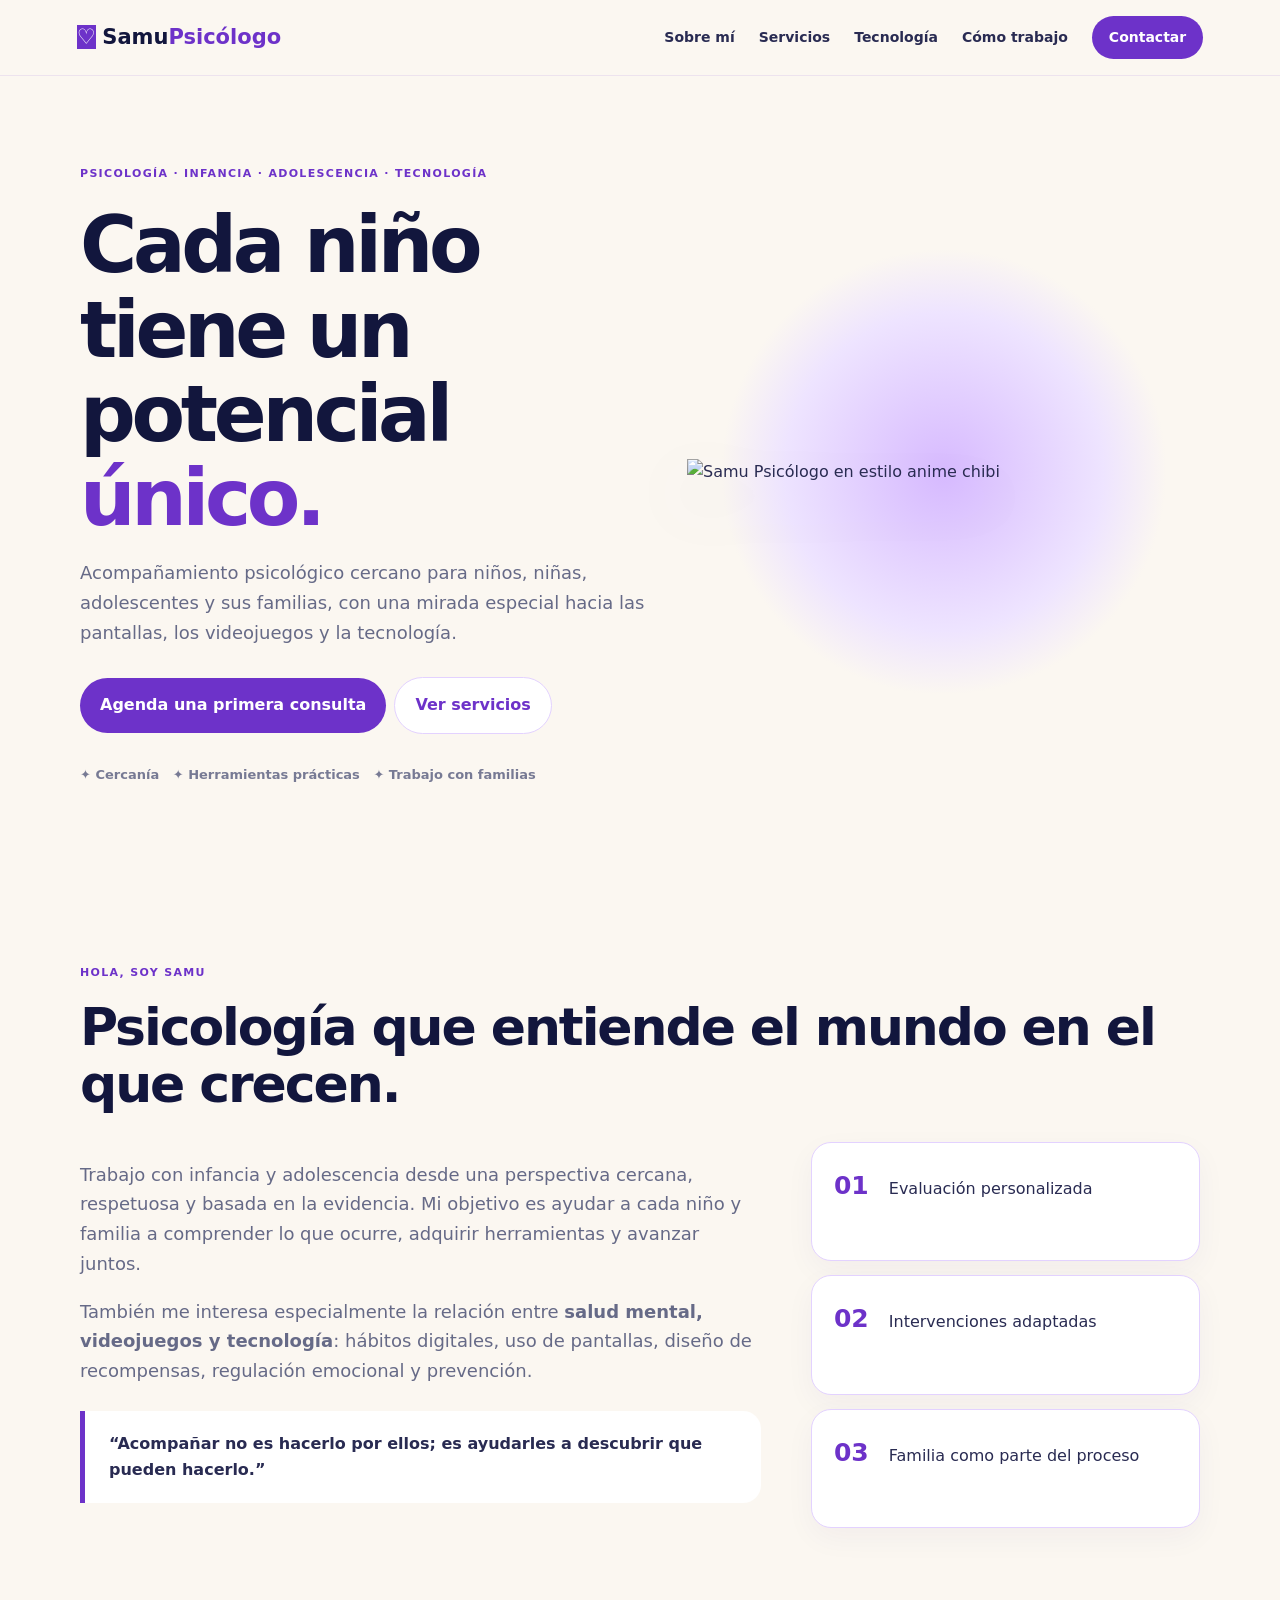
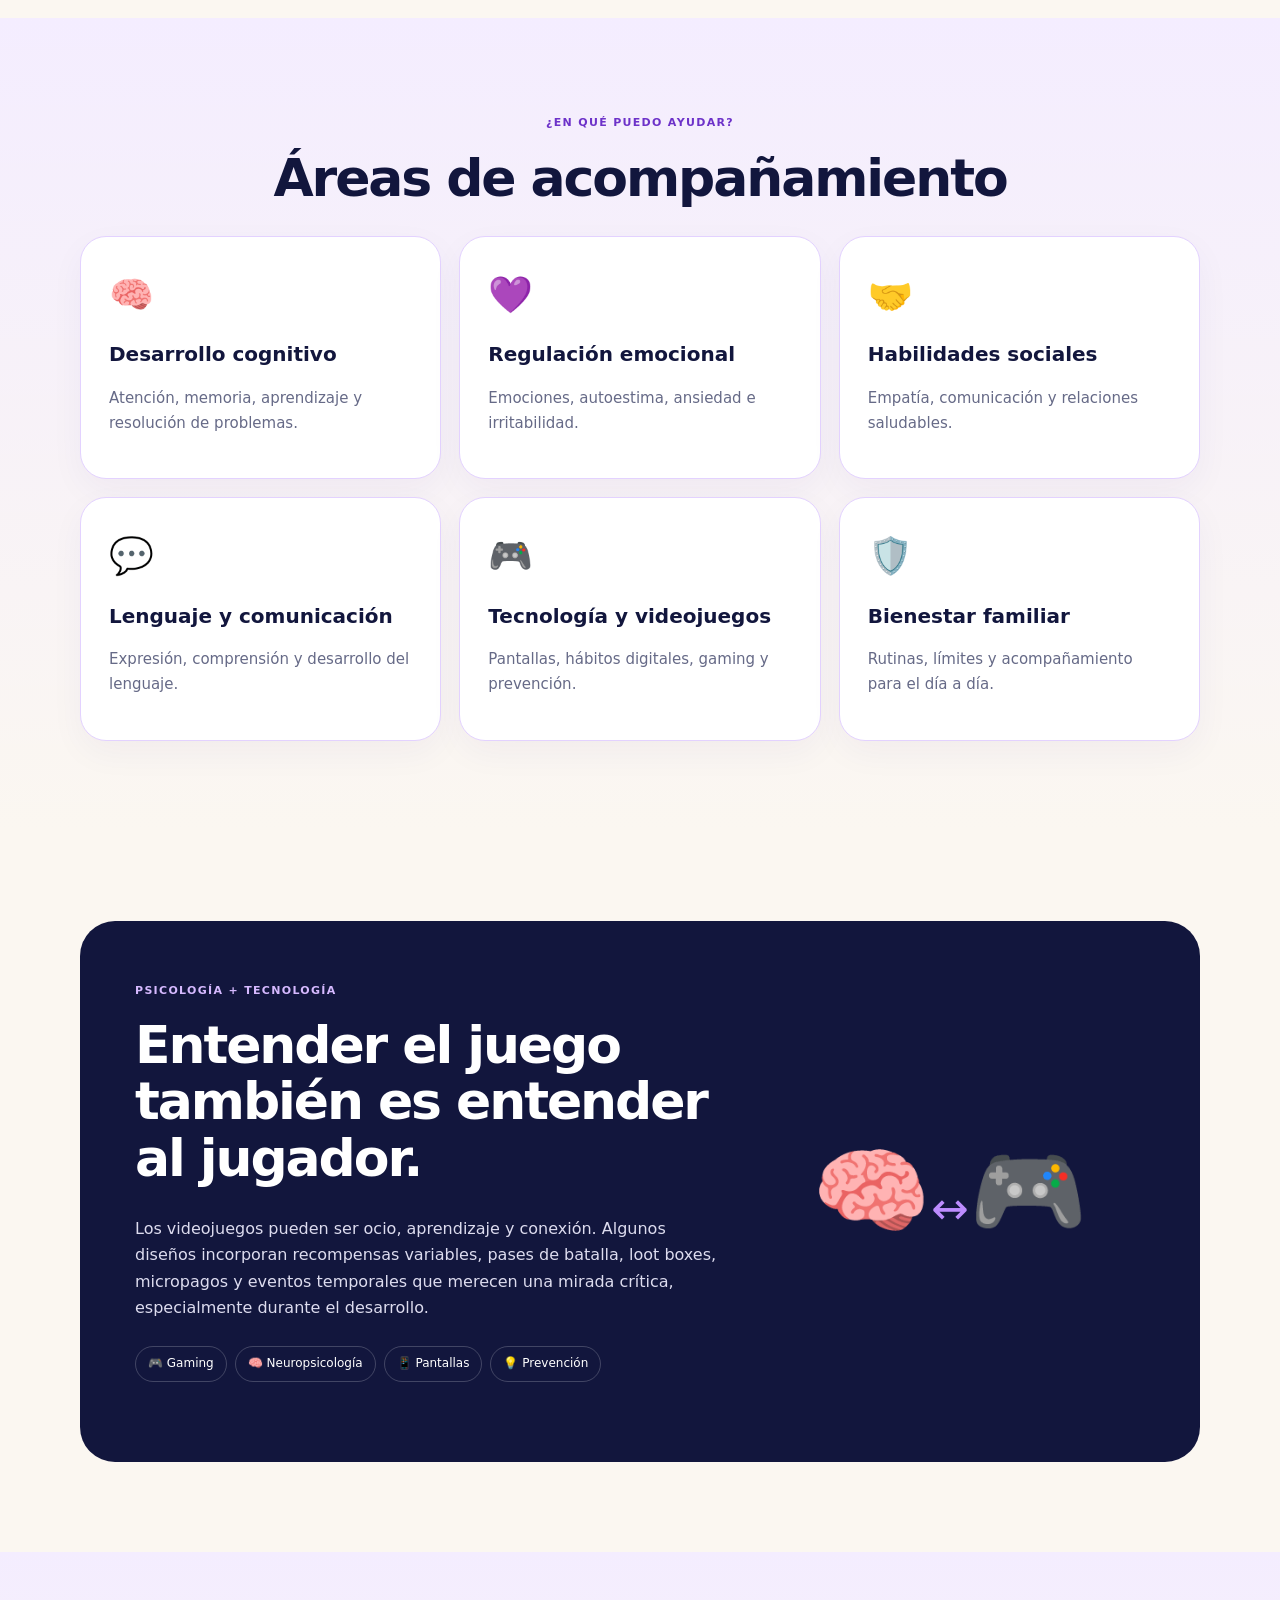
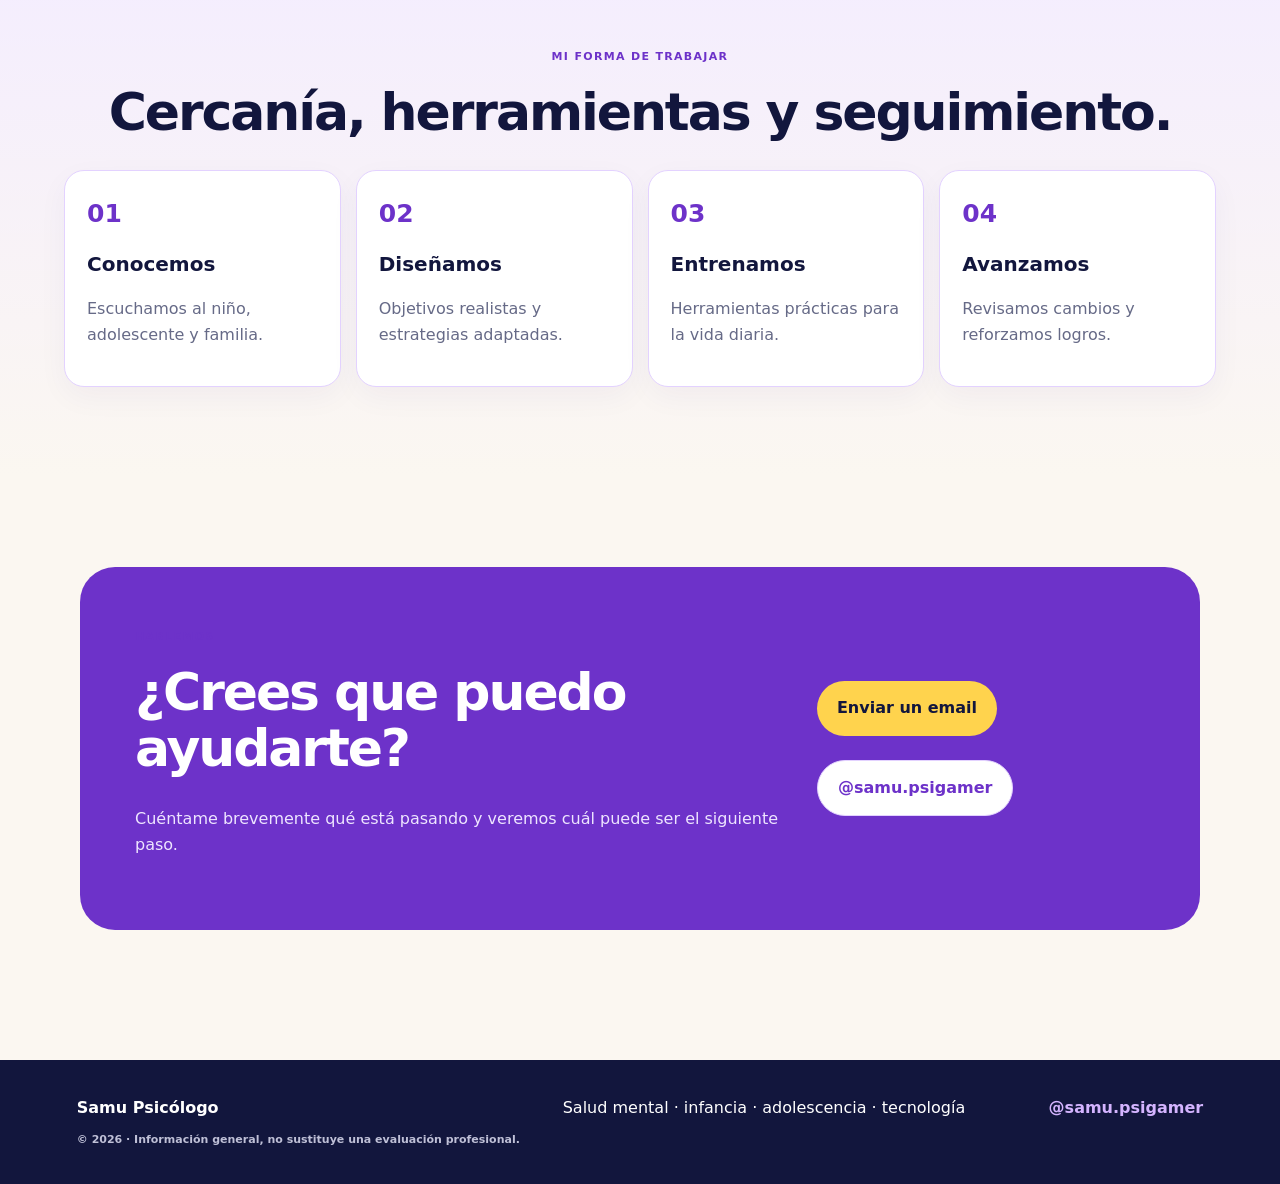
==== index.html @ 2bdd33c4 "Add files via upload" ====
<!doctype html><html lang="es"><head><meta charset="utf-8"><meta name="viewport" content="width=device-width,initial-scale=1"><meta name="description" content="Samu Psicólogo — infancia, adolescencia y tecnología"><title>Samu Psicólogo | Salud mental y tecnología</title><link rel="stylesheet" href="styles.css"></head><body>
<header><a class="logo" href="#inicio">♡ <b>Samu<span>Psicólogo</span></b></a><button id="menu">☰</button><nav><a href="#sobre-mi">Sobre mí</a><a href="#servicios">Servicios</a><a href="#tecnologia">Tecnología</a><a href="#metodo">Cómo trabajo</a><a class="cta" href="#contacto">Contactar</a></nav></header>
<main>
<section id="inicio" class="hero"><div><small>PSICOLOGÍA · INFANCIA · ADOLESCENCIA · TECNOLOGÍA</small><h1>Cada niño tiene un potencial <i>único.</i></h1><p>Acompañamiento psicológico cercano para niños, niñas, adolescentes y sus familias, con una mirada especial hacia las pantallas, los videojuegos y la tecnología.</p><a class="btn" href="#contacto">Agenda una primera consulta</a><a class="btn ghost" href="#servicios">Ver servicios</a><div class="trust">✦ Cercanía &nbsp; ✦ Herramientas prácticas &nbsp; ✦ Trabajo con familias</div></div><div class="art"><div class="orb"></div><img src="assets/samu-chibi.png" alt="Samu Psicólogo en estilo anime chibi"></div></section>
<section id="sobre-mi"><small>HOLA, SOY SAMU</small><h2>Psicología que entiende el mundo en el que crecen.</h2><div class="two"><div><p>Trabajo con infancia y adolescencia desde una perspectiva cercana, respetuosa y basada en la evidencia. Mi objetivo es ayudar a cada niño y familia a comprender lo que ocurre, adquirir herramientas y avanzar juntos.</p><p>También me interesa especialmente la relación entre <b>salud mental, videojuegos y tecnología</b>: hábitos digitales, uso de pantallas, diseño de recompensas, regulación emocional y prevención.</p><blockquote>“Acompañar no es hacerlo por ellos; es ayudarles a descubrir que pueden hacerlo.”</blockquote></div><div class="stats"><div><b>01</b> Evaluación personalizada</div><div><b>02</b> Intervenciones adaptadas</div><div><b>03</b> Familia como parte del proceso</div></div></div></section>
<section id="servicios" class="soft"><div class="center"><small>¿EN QUÉ PUEDO AYUDAR?</small><h2>Áreas de acompañamiento</h2></div><div class="cards">
<article>🧠<h3>Desarrollo cognitivo</h3><p>Atención, memoria, aprendizaje y resolución de problemas.</p></article><article>💜<h3>Regulación emocional</h3><p>Emociones, autoestima, ansiedad e irritabilidad.</p></article><article>🤝<h3>Habilidades sociales</h3><p>Empatía, comunicación y relaciones saludables.</p></article><article>💬<h3>Lenguaje y comunicación</h3><p>Expresión, comprensión y desarrollo del lenguaje.</p></article><article>🎮<h3>Tecnología y videojuegos</h3><p>Pantallas, hábitos digitales, gaming y prevención.</p></article><article>🛡️<h3>Bienestar familiar</h3><p>Rutinas, límites y acompañamiento para el día a día.</p></article></div></section>
<section id="tecnologia"><div class="tech"><div><small>PSICOLOGÍA + TECNOLOGÍA</small><h2>Entender el juego también es entender al jugador.</h2><p>Los videojuegos pueden ser ocio, aprendizaje y conexión. Algunos diseños incorporan recompensas variables, pases de batalla, loot boxes, micropagos y eventos temporales que merecen una mirada crítica, especialmente durante el desarrollo.</p><div class="pills"><span>🎮 Gaming</span><span>🧠 Neuropsicología</span><span>📱 Pantallas</span><span>💡 Prevención</span></div></div><div class="techicons">🧠<span>↔</span>🎮</div></div></section>
<section id="metodo" class="soft"><div class="center"><small>MI FORMA DE TRABAJAR</small><h2>Cercanía, herramientas y seguimiento.</h2></div><div class="steps"><div><b>01</b><h3>Conocemos</h3><p>Escuchamos al niño, adolescente y familia.</p></div><div><b>02</b><h3>Diseñamos</h3><p>Objetivos realistas y estrategias adaptadas.</p></div><div><b>03</b><h3>Entrenamos</h3><p>Herramientas prácticas para la vida diaria.</p></div><div><b>04</b><h3>Avanzamos</h3><p>Revisamos cambios y reforzamos logros.</p></div></div></section>
<section id="contacto"><div class="contact"><div><small>HABLEMOS</small><h2>¿Crees que puedo ayudarte?</h2><p>Cuéntame brevemente qué está pasando y veremos cuál puede ser el siguiente paso.</p></div><div><a class="btn yellow" href="mailto:tuemail@ejemplo.com?subject=Consulta%20psicológica">Enviar un email</a><a class="btn ghost white" href="https://instagram.com/samu.psigamer" target="_blank">@samu.psigamer</a></div></div></section>
</main><footer><b>Samu Psicólogo</b><span>Salud mental · infancia · adolescencia · tecnología</span><a href="https://instagram.com/samu.psigamer">@samu.psigamer</a><small>© <span id="year"></span> · Información general, no sustituye una evaluación profesional.</small></footer><script src="script.js"></script></body></html>
---- styles.css ----
*{box-sizing:border-box}html{scroll-behavior:smooth}:root{--navy:#12163d;--purple:#6d32c9;--lav:#e3d2ff;--cream:#fbf7f1;--ink:#292b52;--white:#fff;--yellow:#ffd34d}body{margin:0;background:var(--cream);color:var(--ink);font:16px/1.65 Inter,system-ui,sans-serif}a{text-decoration:none;color:inherit}header{position:sticky;top:0;z-index:5;display:flex;justify-content:space-between;align-items:center;padding:16px 6%;background:#fbf7f1e8;backdrop-filter:blur(15px);border-bottom:1px solid #6d32c91a}.logo{font-size:21px;color:var(--navy)}.logo span{color:var(--purple)}.logo:first-letter{background:var(--purple);color:#fff}nav{display:flex;gap:24px;align-items:center;font-weight:700;font-size:14px}nav a:hover{color:var(--purple)}nav .cta{background:var(--purple);color:#fff;padding:10px 17px;border-radius:99px}#menu{display:none;border:0;background:none;font-size:25px}.hero,section{width:min(1120px,90%);margin:auto}.hero{min-height:88vh;display:grid;grid-template-columns:1.05fr .95fr;align-items:center;gap:40px;padding:60px 0}small{color:var(--purple);font-weight:900;letter-spacing:.12em;font-size:11px}h1,h2,h3{color:var(--navy);line-height:1.08}h1{font-size:clamp(46px,7vw,78px);letter-spacing:-.055em;margin:18px 0}h1 i{color:var(--purple);font-style:normal}h2{font-size:clamp(34px,5vw,52px);letter-spacing:-.04em;margin:15px 0 30px}h3{font-size:20px}p{color:#666a87}.hero p{font-size:18px;max-width:650px}.btn{display:inline-block;background:var(--purple);color:#fff;font-weight:900;padding:14px 20px;border-radius:99px;margin:12px 8px 12px 0}.ghost{background:#fff;color:var(--purple);border:1px solid var(--lav)}.trust{font-size:13px;font-weight:700;color:#777a94;margin-top:18px}.art{position:relative;display:grid;place-items:center;min-height:540px}.art img{width:min(100%,560px);position:relative;z-index:2;filter:drop-shadow(0 25px 30px #3b197522)}.orb{position:absolute;width:450px;height:450px;border-radius:50%;background:radial-gradient(circle,#d7baff,#eee4ff 50%,transparent 70%)}.fallback{text-align:center;font-size:85px;color:var(--purple);z-index:2}.fallback strong{display:block;font-size:32px}section{padding:90px 0}.two{display:grid;grid-template-columns:1.4fr .8fr;gap:50px}.two p{font-size:18px}blockquote{margin:25px 0;padding:20px 24px;border-left:5px solid var(--purple);background:#fff;border-radius:0 18px 18px 0;font-weight:800}.stats{display:grid;gap:14px}.stats div,.steps div{background:#fff;border:1px solid var(--lav);border-radius:20px;padding:22px;box-shadow:0 10px 30px #351d6e0b}.stats b,.steps b{color:var(--purple);font-size:25px;margin-right:15px}.soft{width:100%;padding-left:5%;padding-right:5%;background:linear-gradient(#f4edff,transparent)}.center{text-align:center}.cards{width:min(1120px,100%);margin:auto;display:grid;grid-template-columns:repeat(3,1fr);gap:18px}.cards article{background:#fff;border:1px solid var(--lav);border-radius:26px;padding:28px;font-size:36px;box-shadow:0 12px 35px #351d6e0b}.cards p{font-size:15px}.tech{width:100%;display:grid;grid-template-columns:1.2fr .8fr;gap:35px;align-items:center;background:var(--navy);color:#fff;border-radius:35px;padding:55px}.tech h2{color:#fff}.tech p{color:#dddcef}.tech small{color:#d6b9ff}.pills{display:flex;gap:8px;flex-wrap:wrap;margin:25px 0}.pills span{border:1px solid #ffffff33;border-radius:99px;padding:7px 12px;font-size:12px}.techicons{text-align:center;font-size:95px}.techicons span{font-size:45px;color:#bd8cff}.steps{display:grid;grid-template-columns:repeat(4,1fr);gap:15px}.contact{background:var(--purple);color:#fff;border-radius:35px;padding:55px;display:flex;justify-content:space-between;align-items:center;gap:30px}.contact h2{color:#fff}.contact p{color:#eee5ff}.yellow{background:var(--yellow);color:var(--navy)}.white{background:#fff}footer{margin-top:40px;background:var(--navy);color:#fff;padding:35px 6%;display:grid;grid-template-columns:1fr 1fr auto;gap:10px}footer a{color:#d4b4ff;font-weight:800}footer small{grid-column:1/-1;color:#bfc0d7;letter-spacing:0}@media(max-width:800px){nav{display:none}#menu{display:block}.hero{grid-template-columns:1fr}.art{order:-1;min-height:360px}.orb{width:300px;height:300px}.two,.tech{grid-template-columns:1fr}.cards{grid-template-columns:1fr 1fr}.steps{grid-template-columns:1fr 1fr}.contact{display:block;padding:35px}footer{grid-template-columns:1fr}}@media(max-width:520px){.cards,.steps{grid-template-columns:1fr}h1{font-size:46px}.hero{padding-top:35px}.tech{padding:30px}.section{padding:65px 0}}
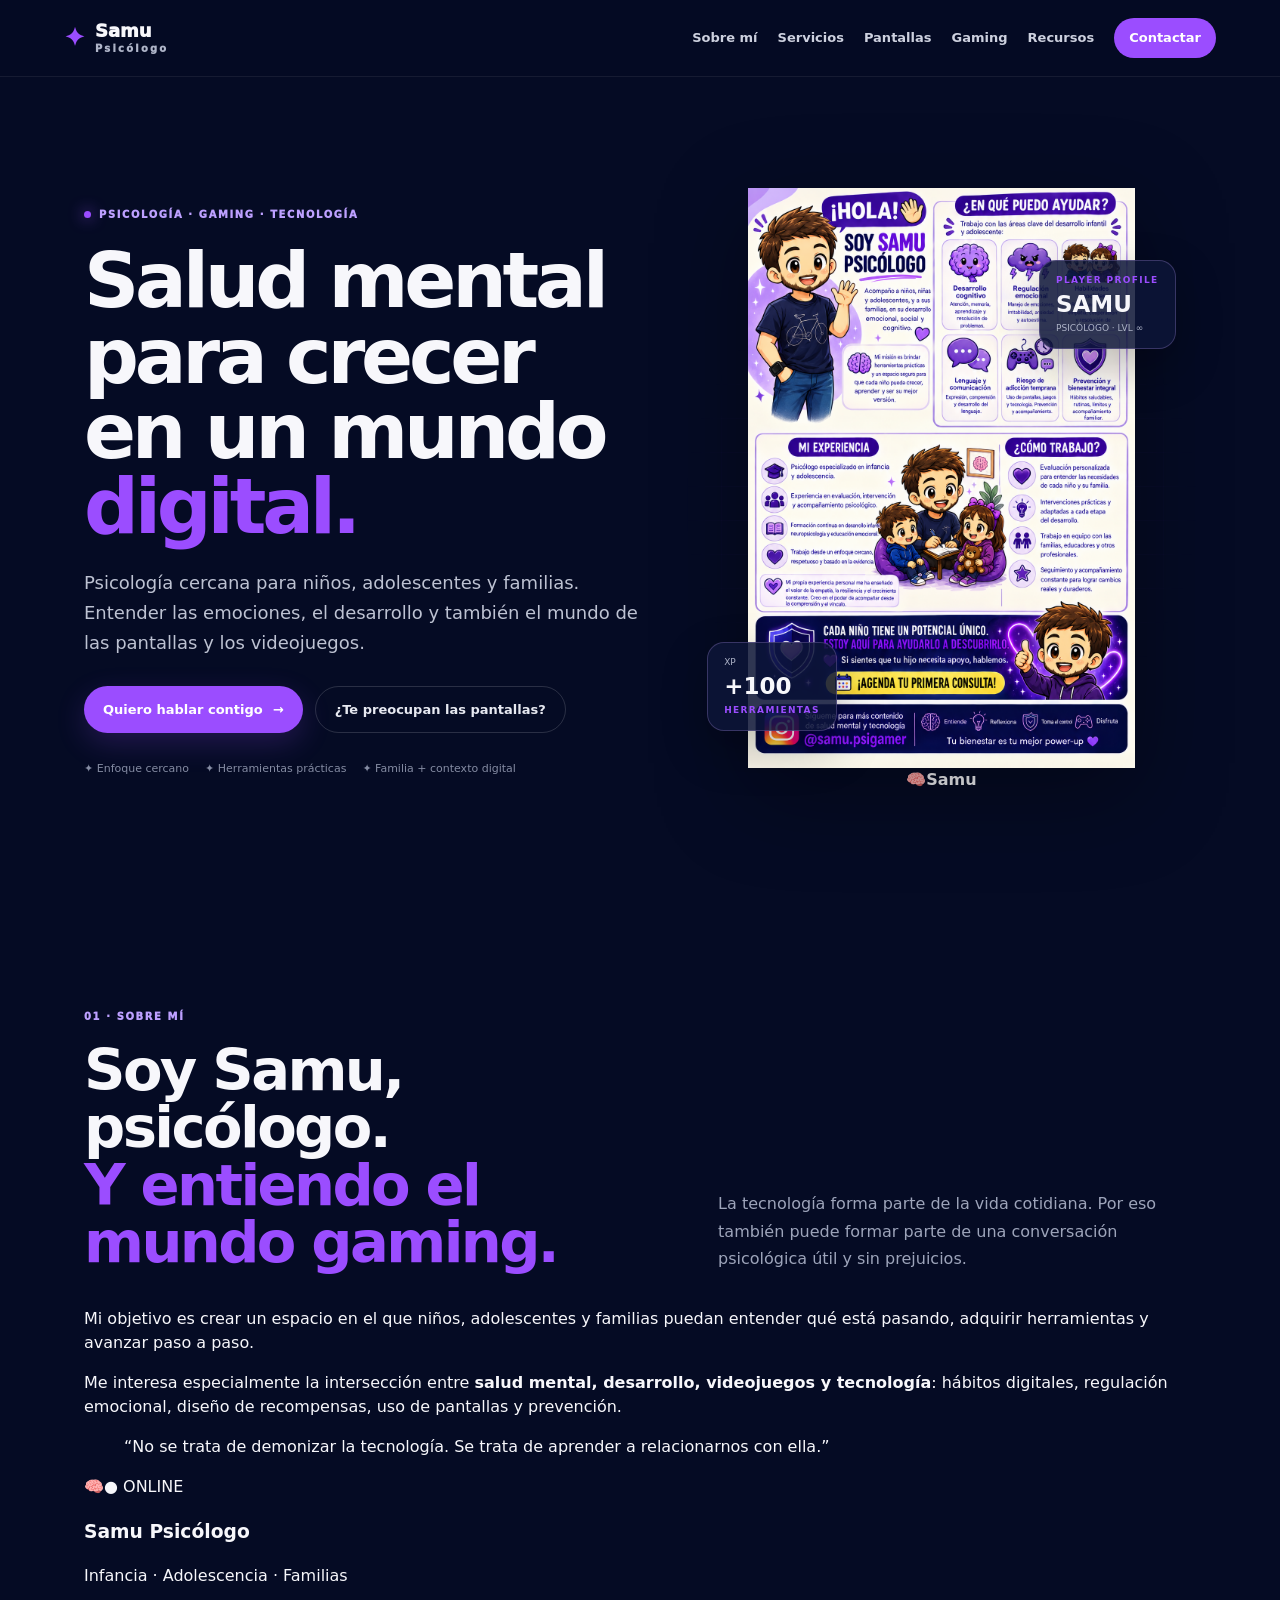
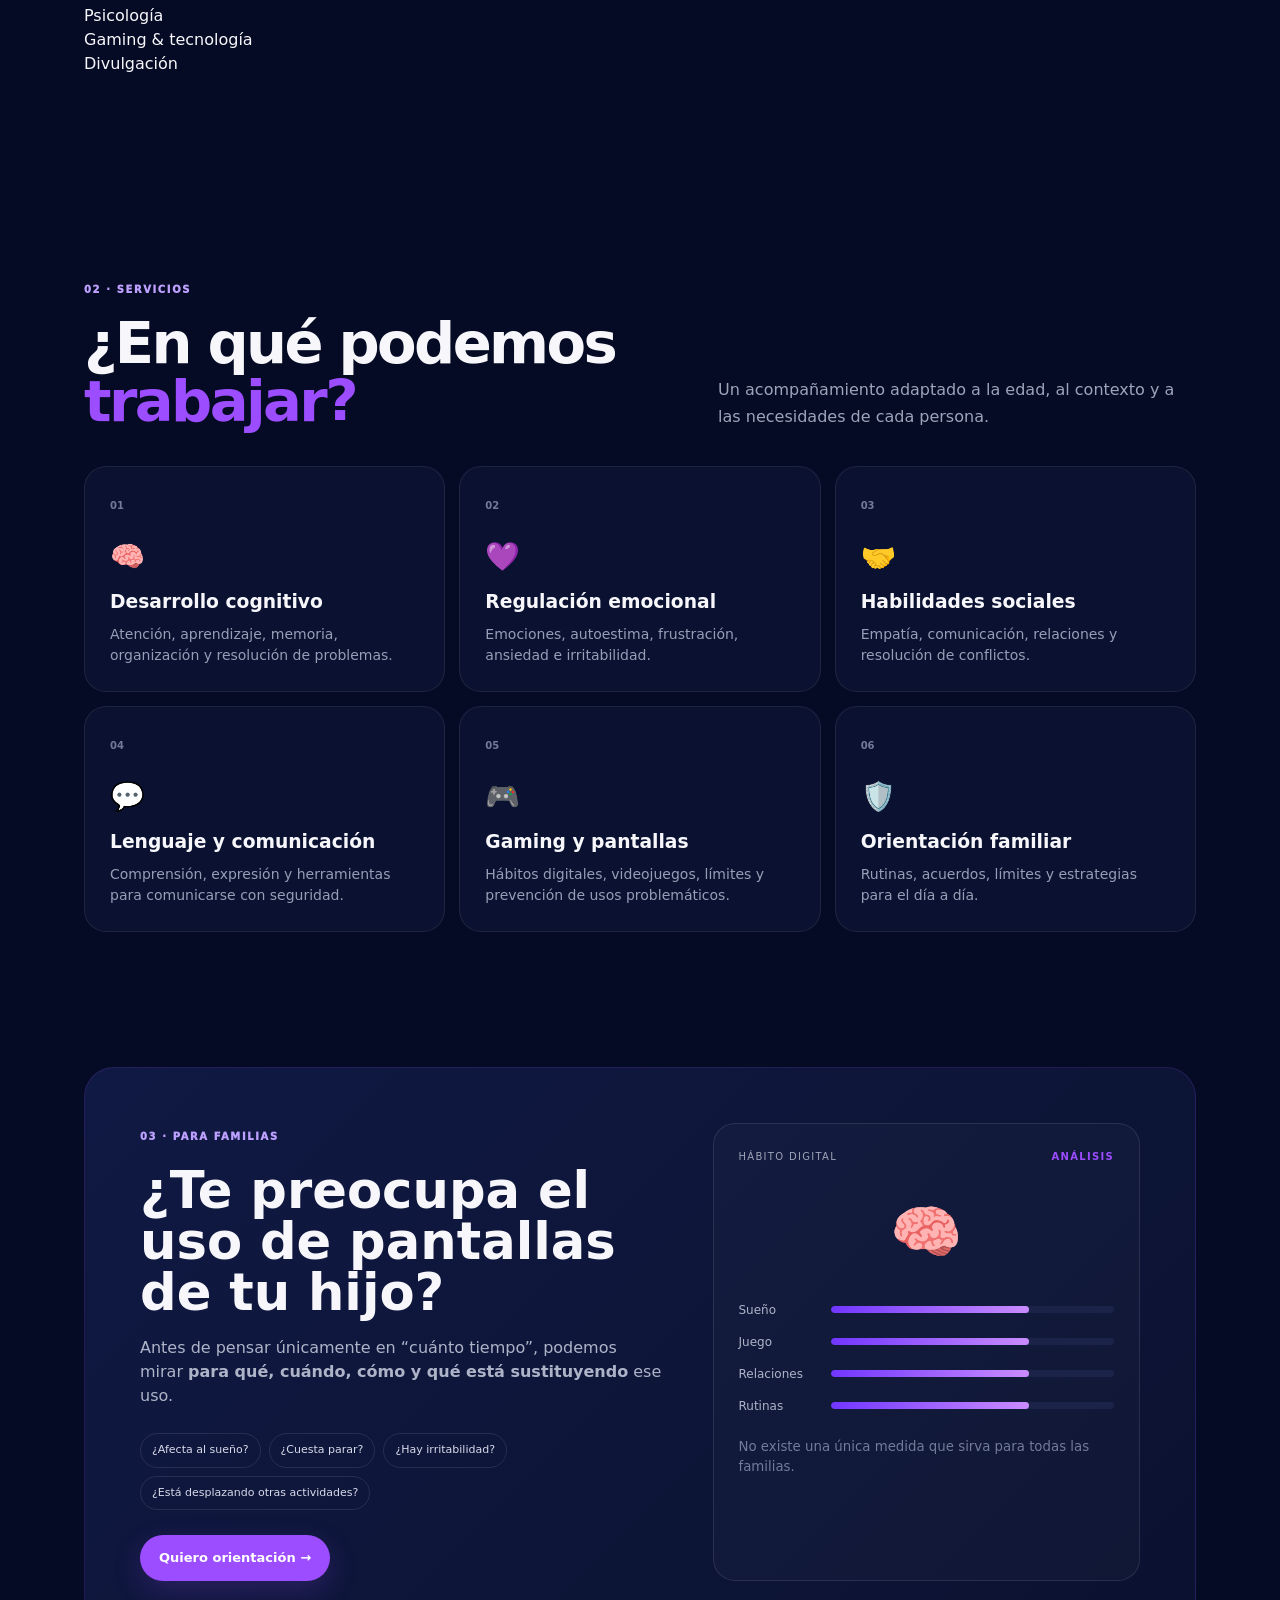
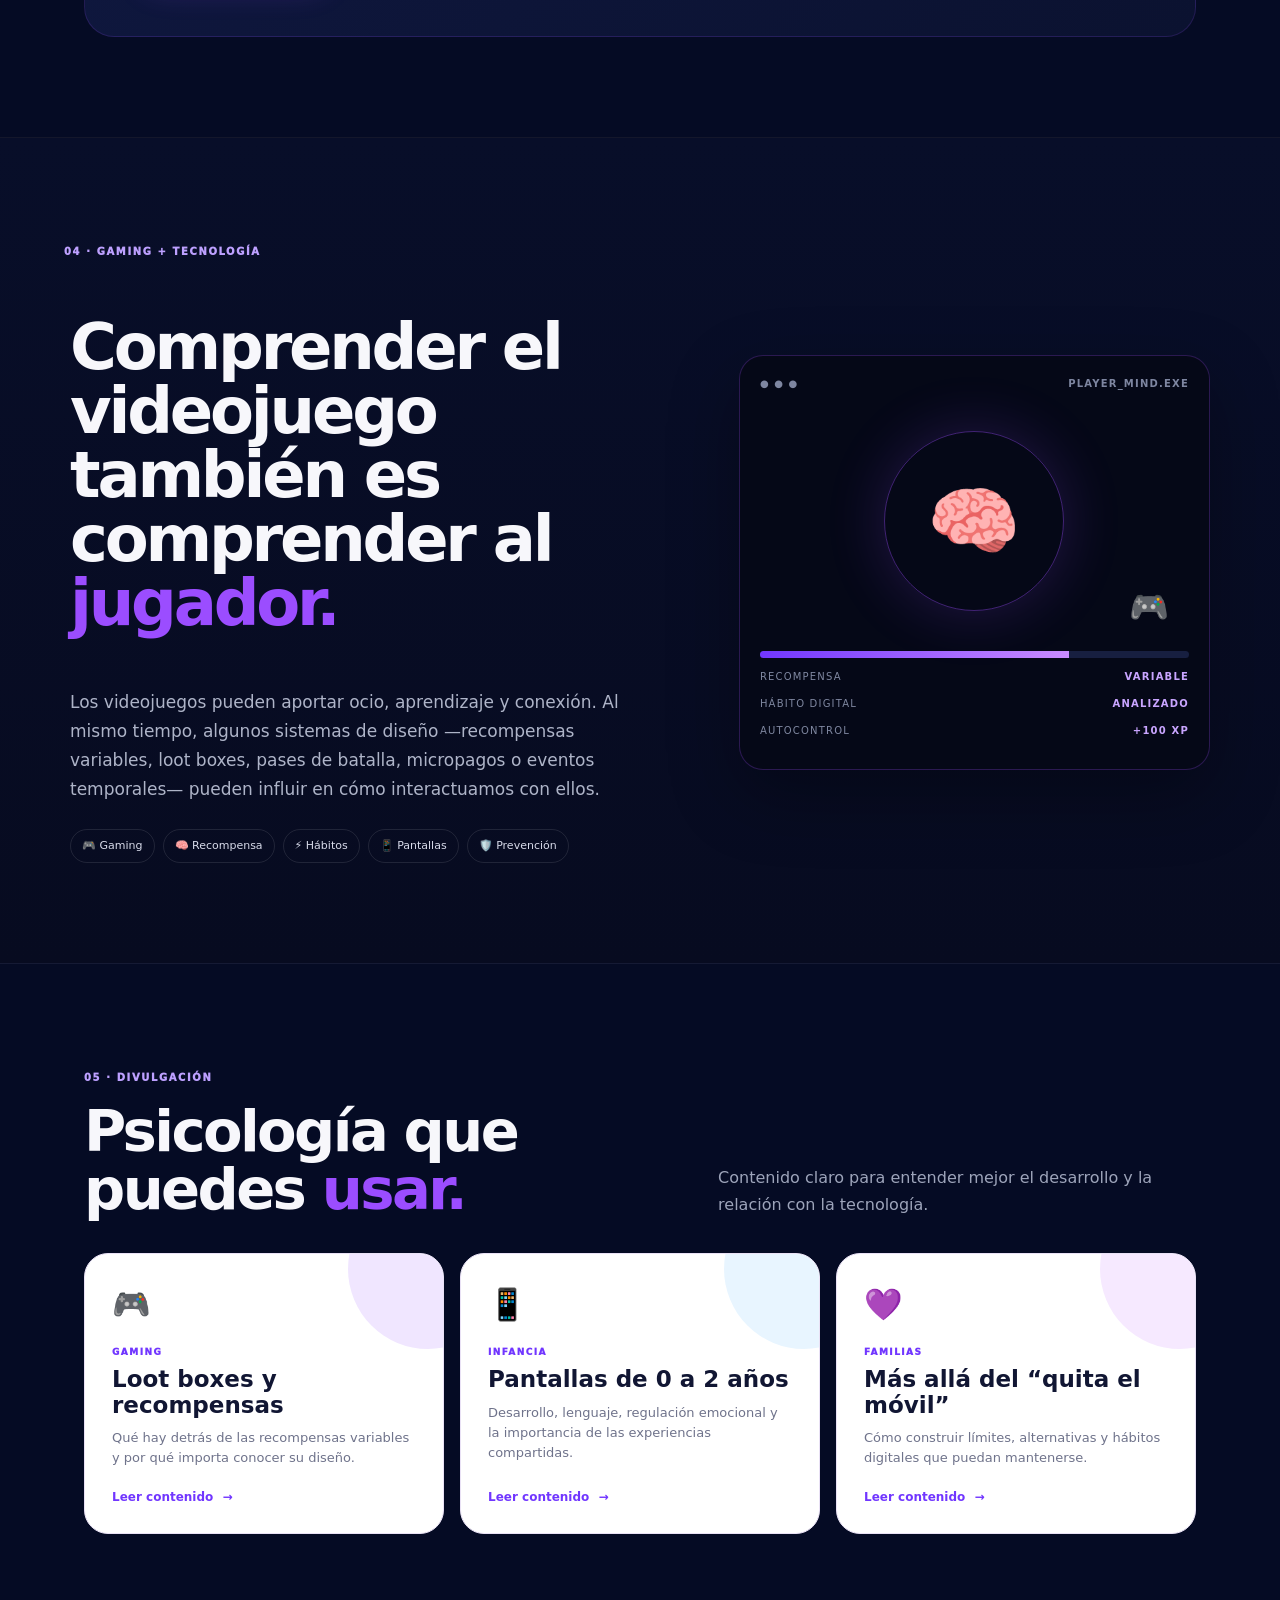
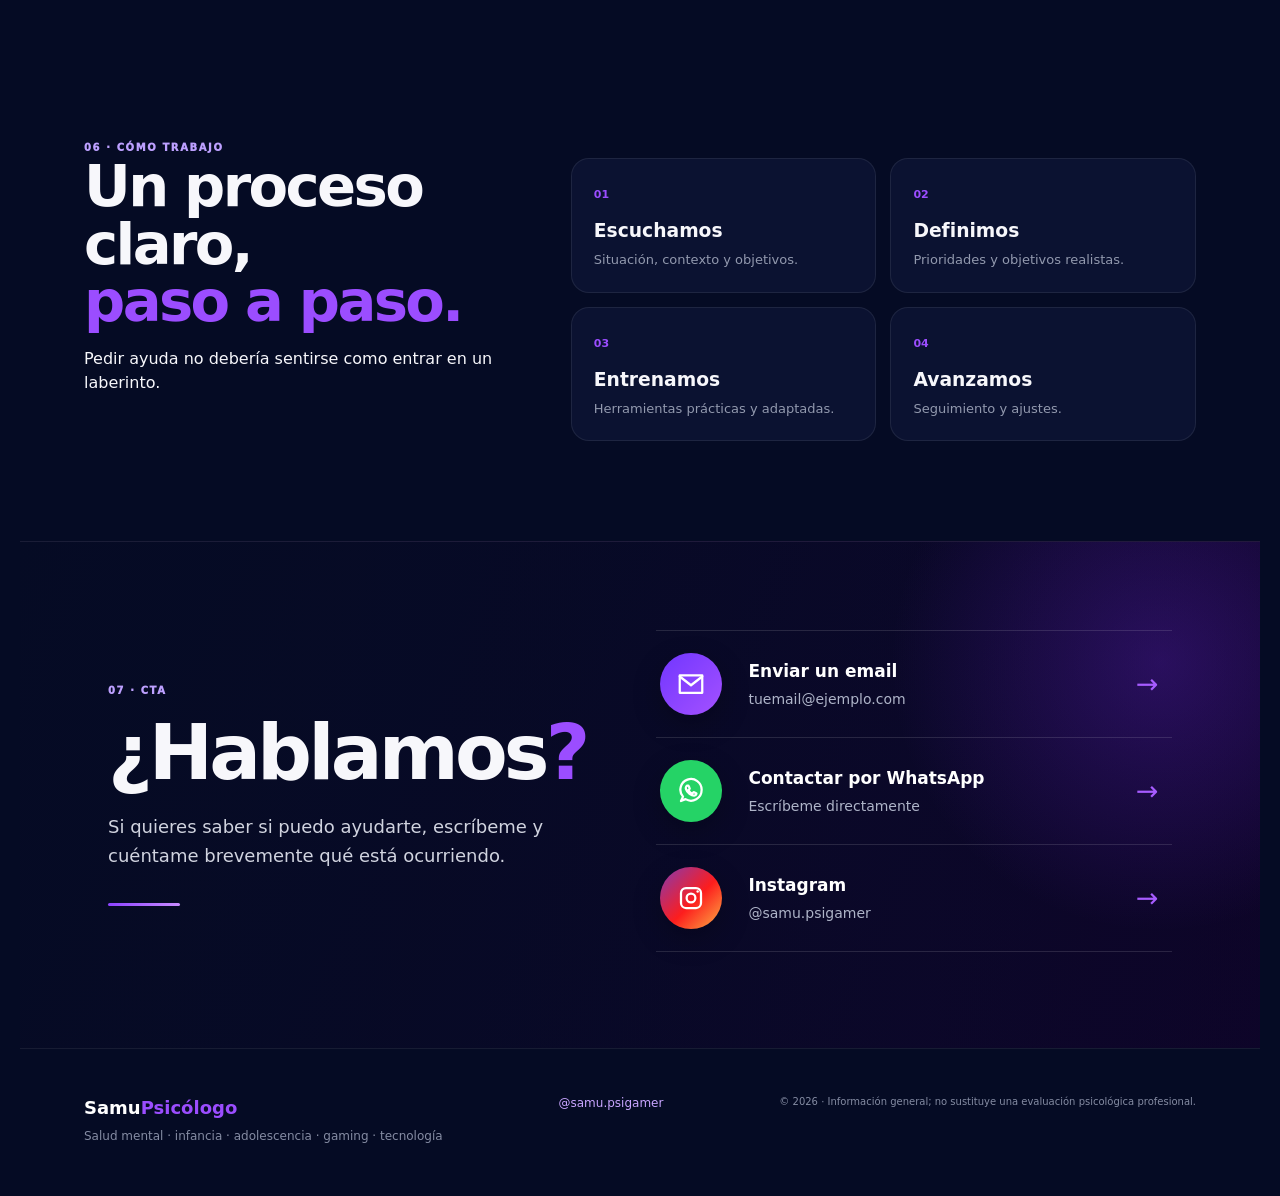
==== commit b22b7db3: "Add files via upload" ====
--- a/index.html
+++ b/index.html
@@ -1,11 +1,182 @@
-<!doctype html><html lang="es"><head><meta charset="utf-8"><meta name="viewport" content="width=device-width,initial-scale=1"><meta name="description" content="Samu Psicólogo — infancia, adolescencia y tecnología"><title>Samu Psicólogo | Salud mental y tecnología</title><link rel="stylesheet" href="styles.css"></head><body>
-<header><a class="logo" href="#inicio">♡ <b>Samu<span>Psicólogo</span></b></a><button id="menu">☰</button><nav><a href="#sobre-mi">Sobre mí</a><a href="#servicios">Servicios</a><a href="#tecnologia">Tecnología</a><a href="#metodo">Cómo trabajo</a><a class="cta" href="#contacto">Contactar</a></nav></header>
+<!doctype html>
+<html lang="es">
+<head>
+<meta charset="utf-8">
+<meta name="viewport" content="width=device-width, initial-scale=1">
+<meta name="description" content="Samu Psicólogo — psicología, infancia, adolescencia, gaming y tecnología.">
+<title>Samu Psicólogo · Salud mental + Gaming + Tecnología</title>
+
+
+<link rel="stylesheet" href="styles.css">
+</head>
+<body>
+<div class="progress"></div>
+<header class="header">
+  <a class="brand" href="#inicio"><span class="brand-mark">✦</span><span>Samu<span>Psicólogo</span></span></a>
+  <button class="menu" aria-label="Abrir navegación">☰</button>
+  <nav>
+    <a href="#sobre-mi">Sobre mí</a>
+    <a href="#servicios">Servicios</a>
+    <a href="#pantallas">Pantallas</a>
+    <a href="#gaming">Gaming</a>
+    <a href="#recursos">Recursos</a>
+    <a class="nav-cta" href="#contacto">Contactar</a>
+  </nav>
+</header>
+
 <main>
-<section id="inicio" class="hero"><div><small>PSICOLOGÍA · INFANCIA · ADOLESCENCIA · TECNOLOGÍA</small><h1>Cada niño tiene un potencial <i>único.</i></h1><p>Acompañamiento psicológico cercano para niños, niñas, adolescentes y sus familias, con una mirada especial hacia las pantallas, los videojuegos y la tecnología.</p><a class="btn" href="#contacto">Agenda una primera consulta</a><a class="btn ghost" href="#servicios">Ver servicios</a><div class="trust">✦ Cercanía &nbsp; ✦ Herramientas prácticas &nbsp; ✦ Trabajo con familias</div></div><div class="art"><div class="orb"></div><img src="assets/samu-chibi.png" alt="Samu Psicólogo en estilo anime chibi"></div></section>
-<section id="sobre-mi"><small>HOLA, SOY SAMU</small><h2>Psicología que entiende el mundo en el que crecen.</h2><div class="two"><div><p>Trabajo con infancia y adolescencia desde una perspectiva cercana, respetuosa y basada en la evidencia. Mi objetivo es ayudar a cada niño y familia a comprender lo que ocurre, adquirir herramientas y avanzar juntos.</p><p>También me interesa especialmente la relación entre <b>salud mental, videojuegos y tecnología</b>: hábitos digitales, uso de pantallas, diseño de recompensas, regulación emocional y prevención.</p><blockquote>“Acompañar no es hacerlo por ellos; es ayudarles a descubrir que pueden hacerlo.”</blockquote></div><div class="stats"><div><b>01</b> Evaluación personalizada</div><div><b>02</b> Intervenciones adaptadas</div><div><b>03</b> Familia como parte del proceso</div></div></div></section>
-<section id="servicios" class="soft"><div class="center"><small>¿EN QUÉ PUEDO AYUDAR?</small><h2>Áreas de acompañamiento</h2></div><div class="cards">
-<article>🧠<h3>Desarrollo cognitivo</h3><p>Atención, memoria, aprendizaje y resolución de problemas.</p></article><article>💜<h3>Regulación emocional</h3><p>Emociones, autoestima, ansiedad e irritabilidad.</p></article><article>🤝<h3>Habilidades sociales</h3><p>Empatía, comunicación y relaciones saludables.</p></article><article>💬<h3>Lenguaje y comunicación</h3><p>Expresión, comprensión y desarrollo del lenguaje.</p></article><article>🎮<h3>Tecnología y videojuegos</h3><p>Pantallas, hábitos digitales, gaming y prevención.</p></article><article>🛡️<h3>Bienestar familiar</h3><p>Rutinas, límites y acompañamiento para el día a día.</p></article></div></section>
-<section id="tecnologia"><div class="tech"><div><small>PSICOLOGÍA + TECNOLOGÍA</small><h2>Entender el juego también es entender al jugador.</h2><p>Los videojuegos pueden ser ocio, aprendizaje y conexión. Algunos diseños incorporan recompensas variables, pases de batalla, loot boxes, micropagos y eventos temporales que merecen una mirada crítica, especialmente durante el desarrollo.</p><div class="pills"><span>🎮 Gaming</span><span>🧠 Neuropsicología</span><span>📱 Pantallas</span><span>💡 Prevención</span></div></div><div class="techicons">🧠<span>↔</span>🎮</div></div></section>
-<section id="metodo" class="soft"><div class="center"><small>MI FORMA DE TRABAJAR</small><h2>Cercanía, herramientas y seguimiento.</h2></div><div class="steps"><div><b>01</b><h3>Conocemos</h3><p>Escuchamos al niño, adolescente y familia.</p></div><div><b>02</b><h3>Diseñamos</h3><p>Objetivos realistas y estrategias adaptadas.</p></div><div><b>03</b><h3>Entrenamos</h3><p>Herramientas prácticas para la vida diaria.</p></div><div><b>04</b><h3>Avanzamos</h3><p>Revisamos cambios y reforzamos logros.</p></div></div></section>
-<section id="contacto"><div class="contact"><div><small>HABLEMOS</small><h2>¿Crees que puedo ayudarte?</h2><p>Cuéntame brevemente qué está pasando y veremos cuál puede ser el siguiente paso.</p></div><div><a class="btn yellow" href="mailto:tuemail@ejemplo.com?subject=Consulta%20psicológica">Enviar un email</a><a class="btn ghost white" href="https://instagram.com/samu.psigamer" target="_blank">@samu.psigamer</a></div></div></section>
-</main><footer><b>Samu Psicólogo</b><span>Salud mental · infancia · adolescencia · tecnología</span><a href="https://instagram.com/samu.psigamer">@samu.psigamer</a><small>© <span id="year"></span> · Información general, no sustituye una evaluación profesional.</small></footer><script src="script.js"></script></body></html>+<section id="inicio" class="hero">
+  <div class="hero-copy">
+    <div class="eyebrow"><span class="pulse-dot"></span> PSICOLOGÍA · GAMING · TECNOLOGÍA</div>
+    <h1>Salud mental para crecer en un mundo <em>digital.</em></h1>
+    <p>Psicología cercana para niños, adolescentes y familias. Entender las emociones, el desarrollo y también el mundo de las pantallas y los videojuegos.</p>
+    <div class="actions">
+      <a class="btn primary" href="#contacto">Quiero hablar contigo <b>→</b></a>
+      <a class="btn ghost" href="#pantallas">¿Te preocupan las pantallas?</a>
+    </div>
+    <div class="trust"><span>✦ Enfoque cercano</span><span>✦ Herramientas prácticas</span><span>✦ Familia + contexto digital</span></div>
+  </div>
+  <div class="hero-visual">
+    <div class="grid"></div><div class="orb"></div>
+    <div class="level-card top"><small>PLAYER PROFILE</small><strong>SAMU</strong><span>PSICÓLOGO · LVL ∞</span></div>
+    <img src="[data-uri]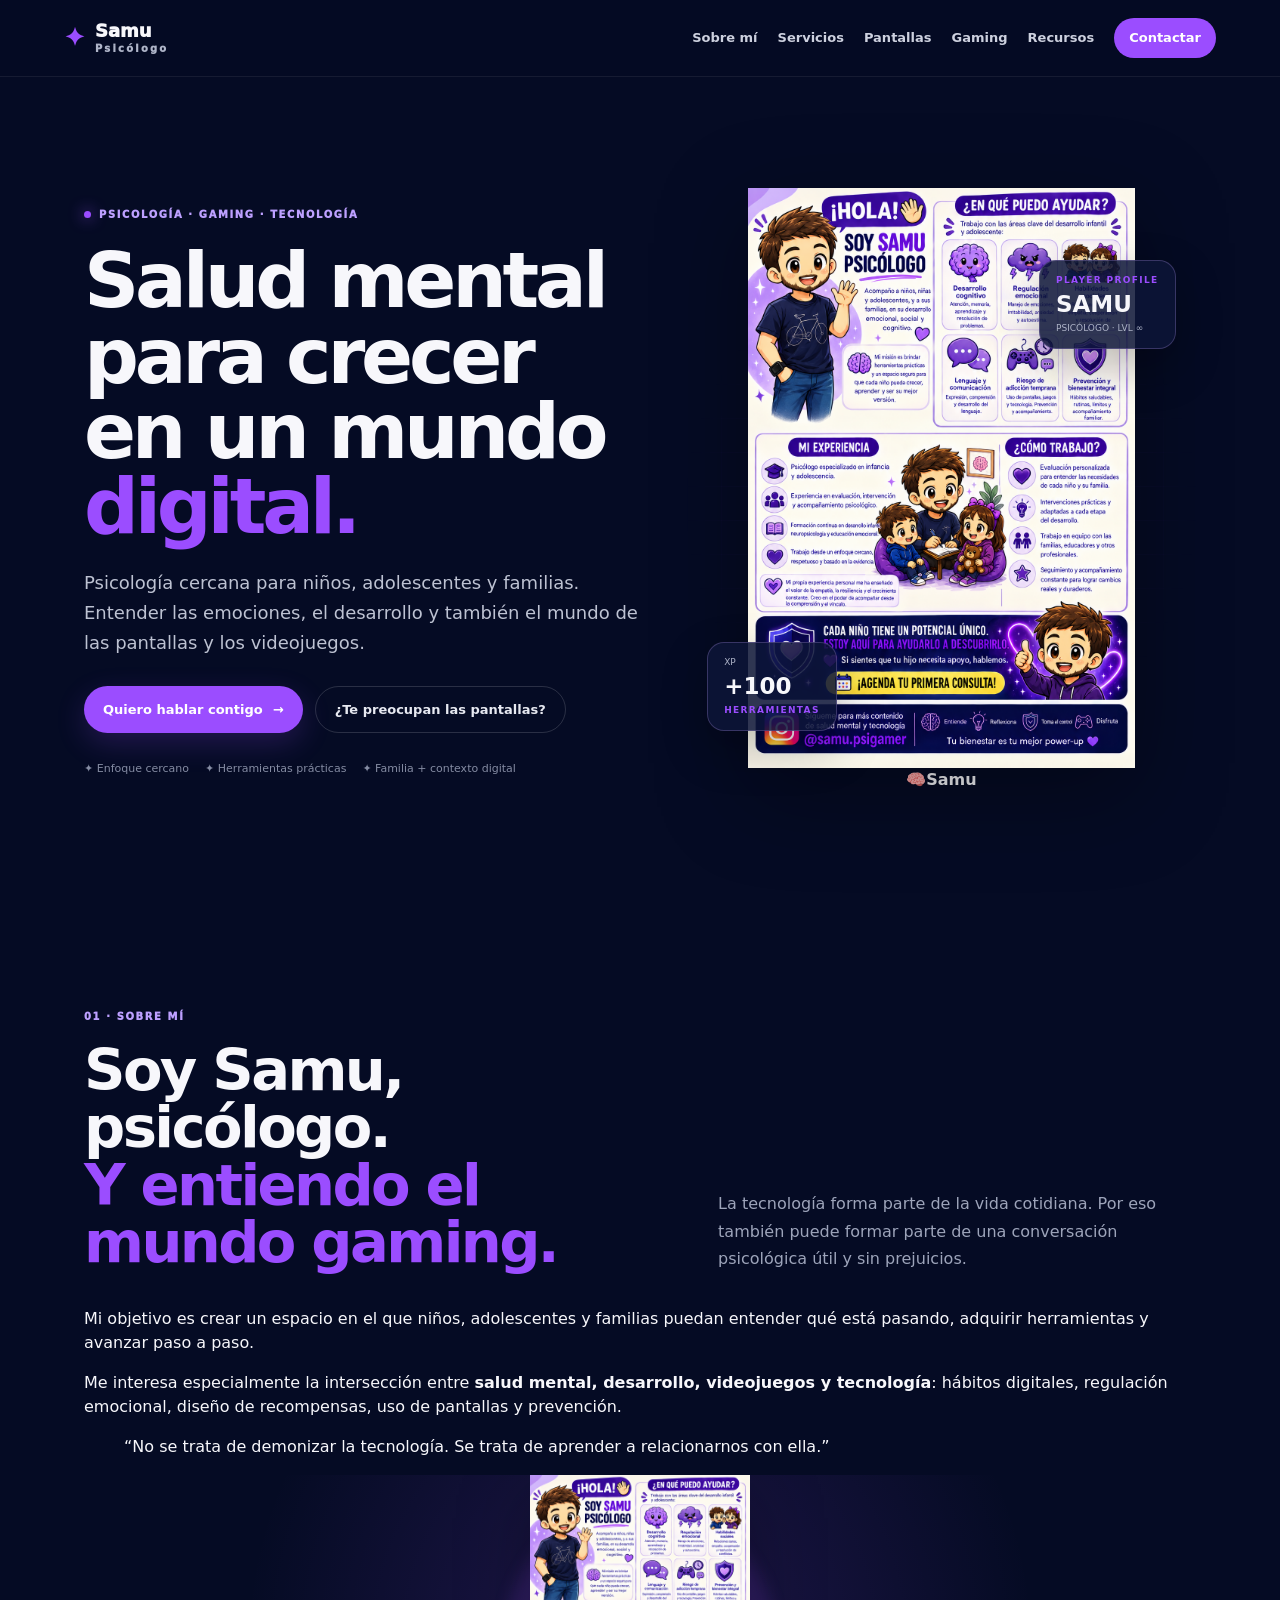
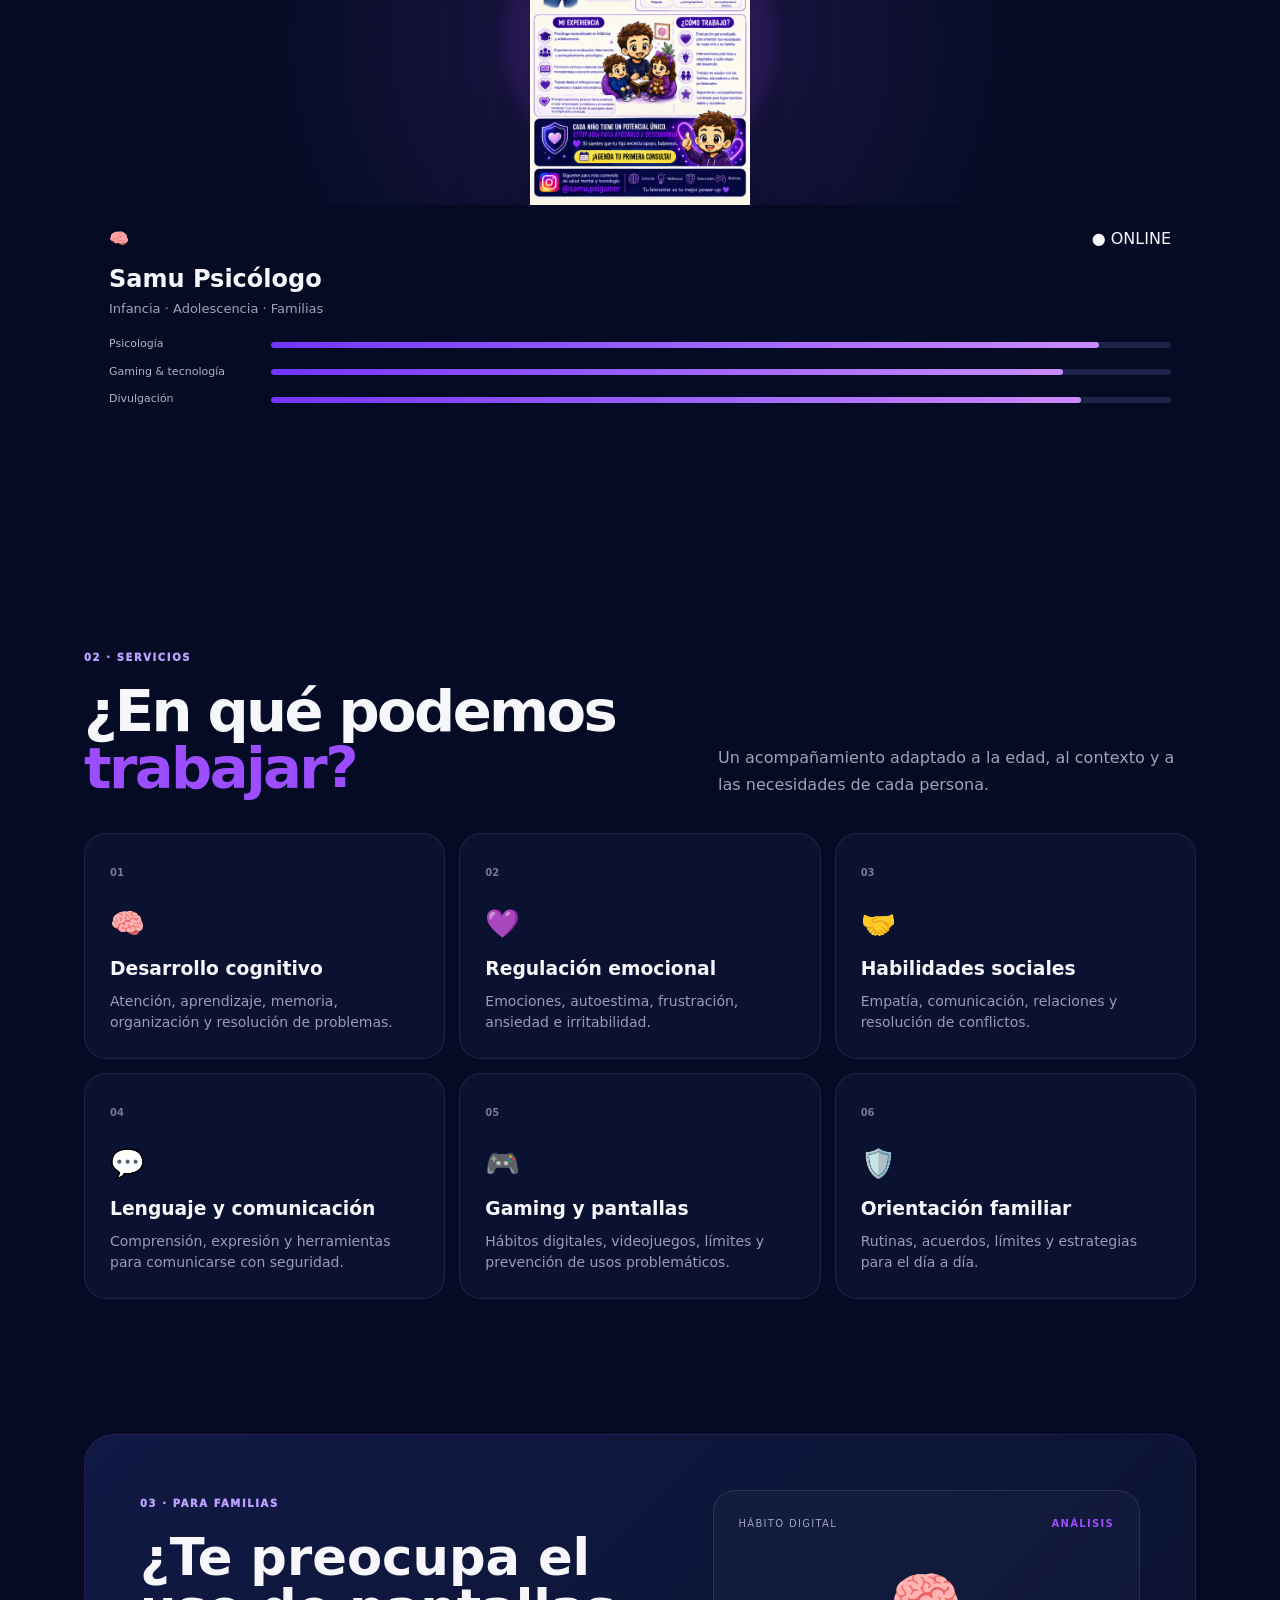
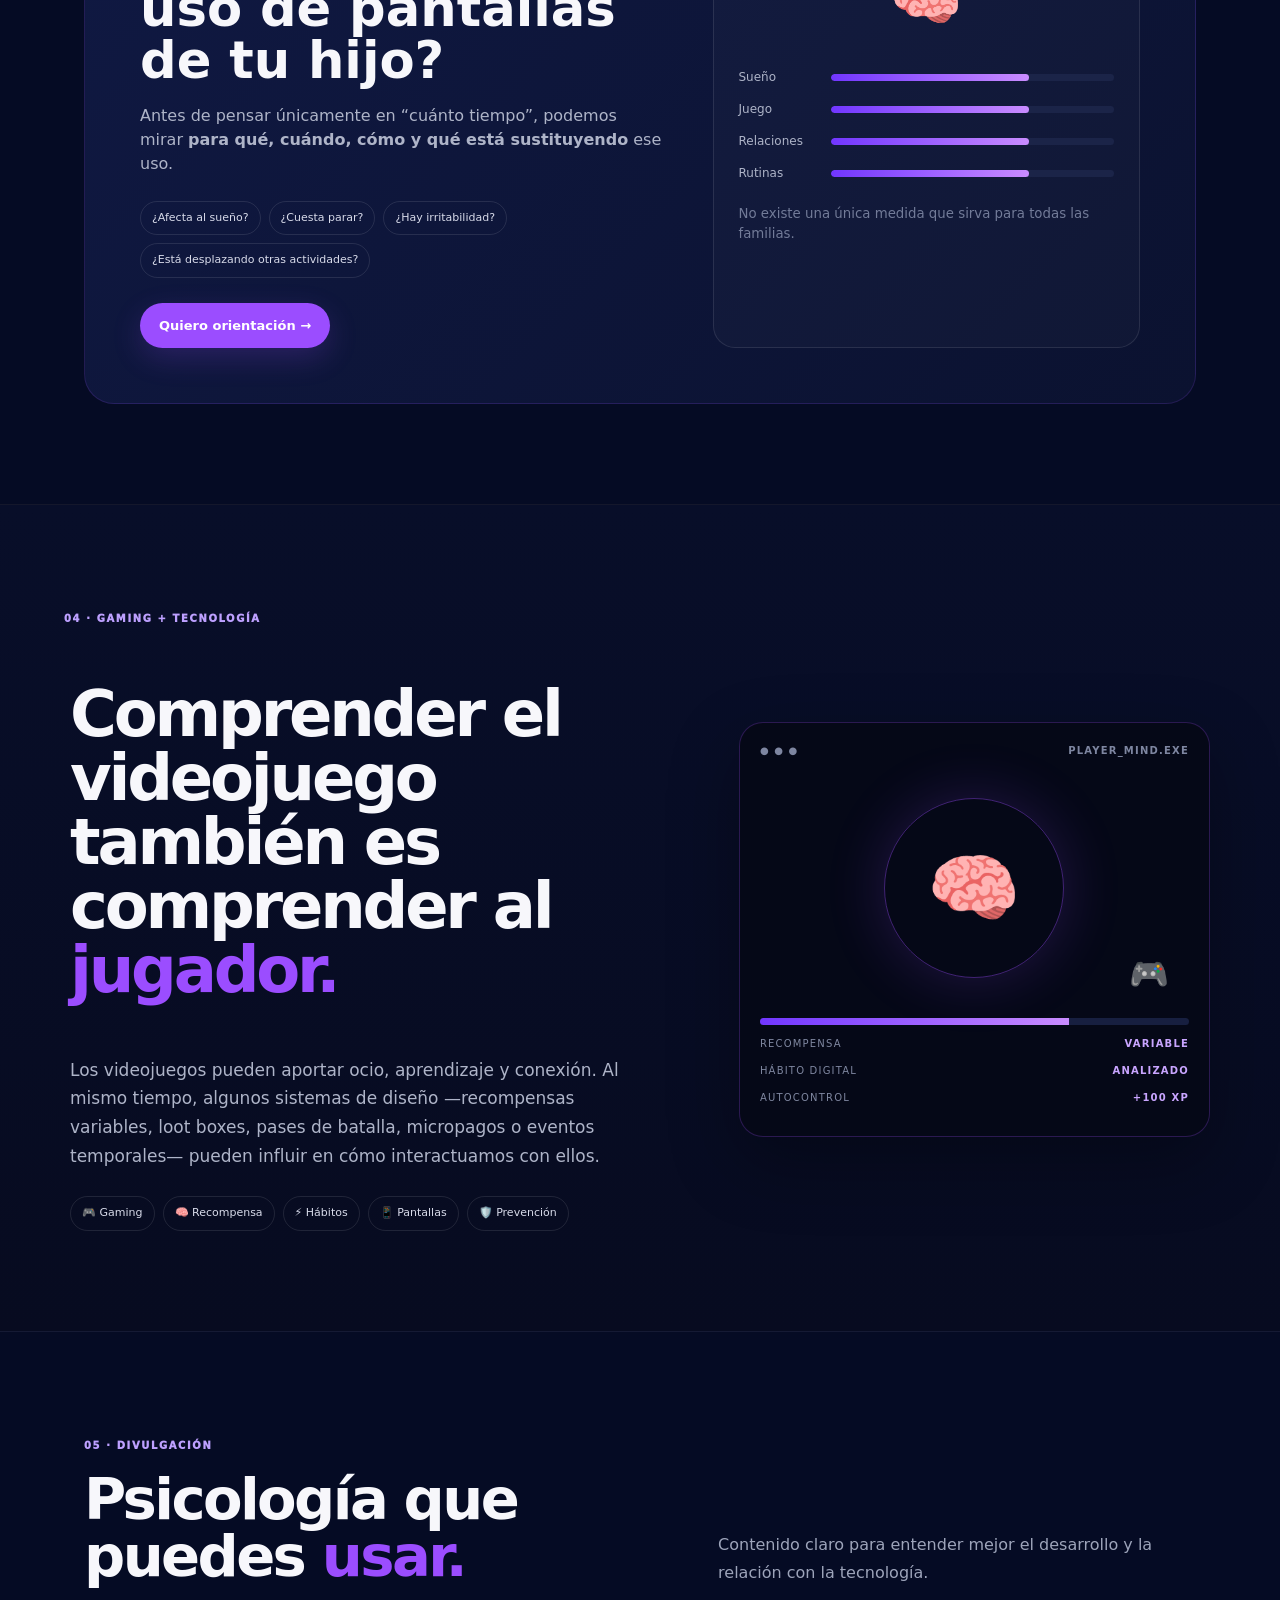
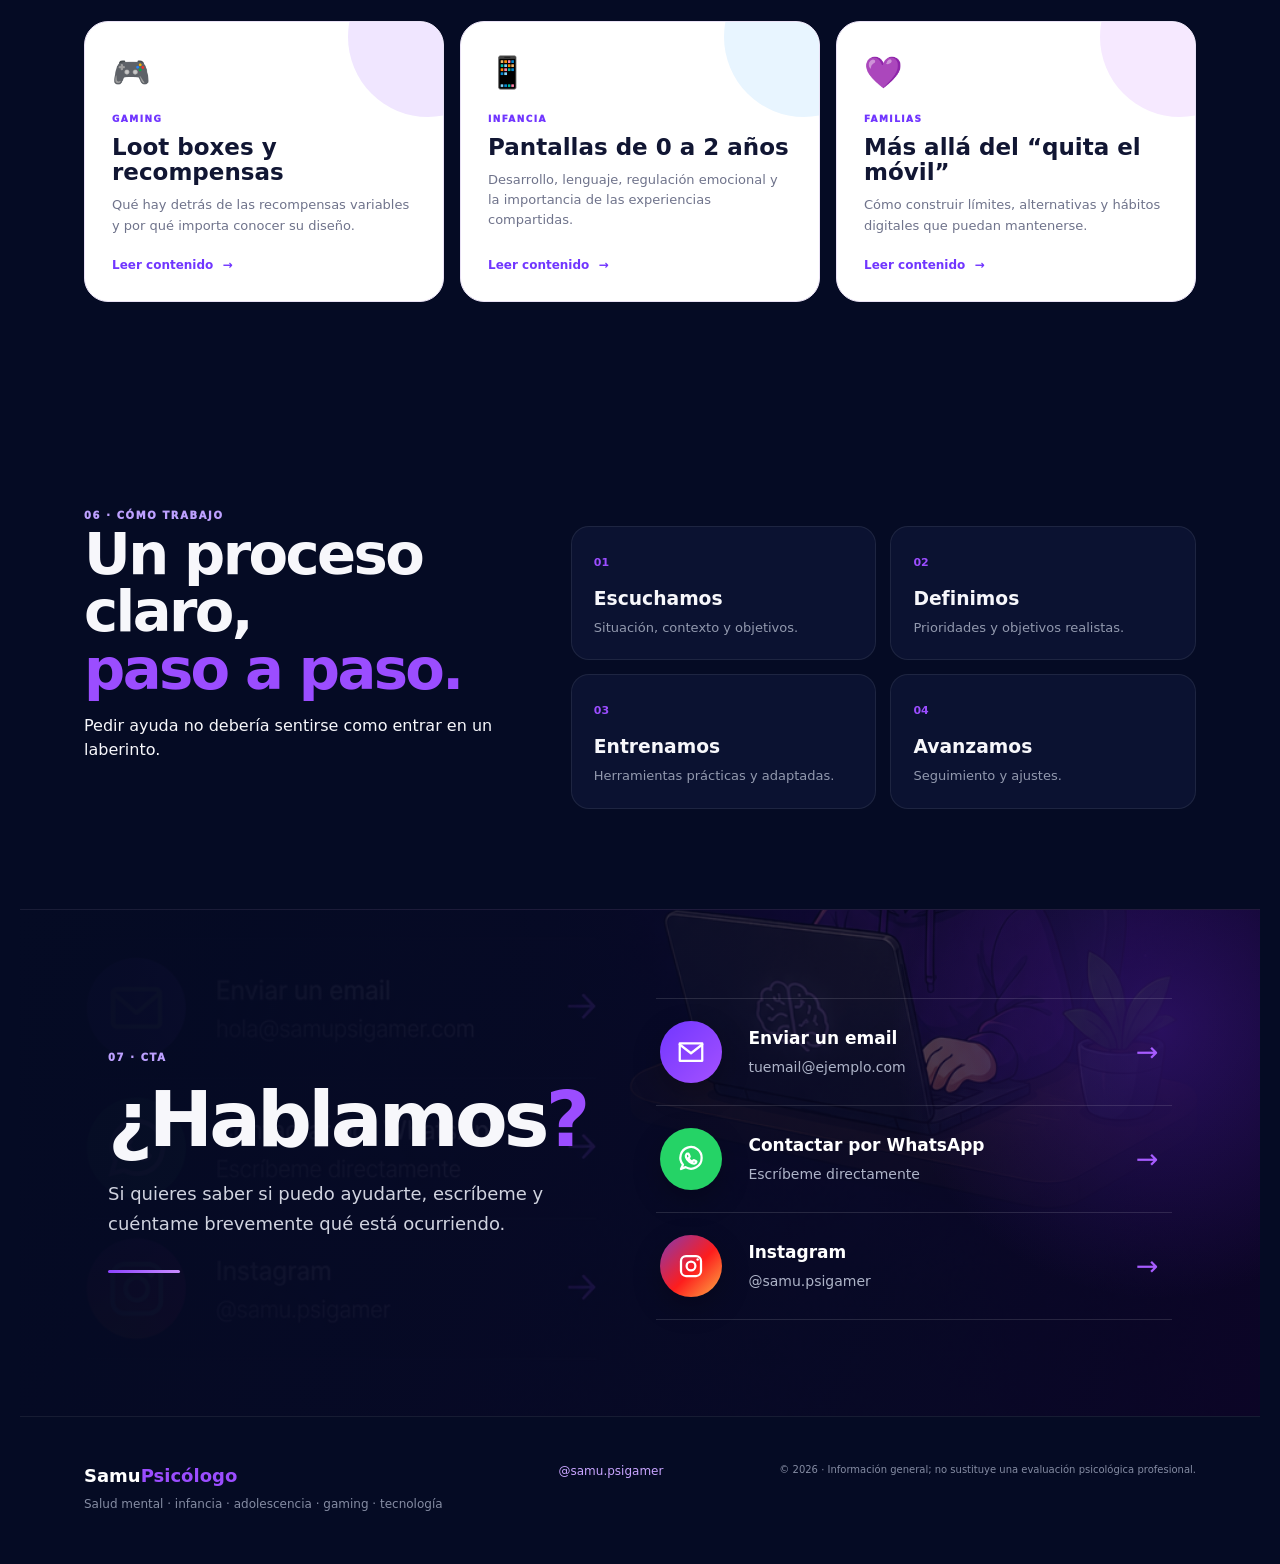
==== commit b41eb21b: "Add files via upload" ====
--- a/index.html
+++ b/index.html
@@ -49,13 +49,15 @@
 <section id="sobre-mi" class="section">
   <div class="tag">01 · SOBRE MÍ</div>
   <div class="heading-row"><h2>Soy Samu, psicólogo.<br><span>Y entiendo el mundo gaming.</span></h2><p>La tecnología forma parte de la vida cotidiana. Por eso también puede formar parte de una conversación psicológica útil y sin prejuicios.</p></div>
-  <div class="about-grid">
-    <div class="story">
-      <p>Mi objetivo es crear un espacio en el que niños, adolescentes y familias puedan entender qué está pasando, adquirir herramientas y avanzar paso a paso.</p>
-      <p>Me interesa especialmente la intersección entre <strong>salud mental, desarrollo, videojuegos y tecnología</strong>: hábitos digitales, regulación emocional, diseño de recompensas, uso de pantallas y prevención.</p>
-      <blockquote>“No se trata de demonizar la tecnología. Se trata de aprender a relacionarnos con ella.”</blockquote>
-    </div>
-    <div class="profile">
+  <div class="about-grid about-fixed">
+  <div class="story">
+    <p>Mi objetivo es crear un espacio en el que niños, adolescentes y familias puedan entender qué está pasando, adquirir herramientas y avanzar paso a paso.</p>
+    <p>Me interesa especialmente la intersección entre <strong>salud mental, desarrollo, videojuegos y tecnología</strong>: hábitos digitales, regulación emocional, diseño de recompensas, uso de pantallas y prevención.</p>
+    <blockquote>“No se trata de demonizar la tecnología. Se trata de aprender a relacionarnos con ella.”</blockquote>
+  </div>
+  <div class="profile profile-fixed">
+    <div class="profile-visual"><div class="profile-glow"></div><img src="[data-uri]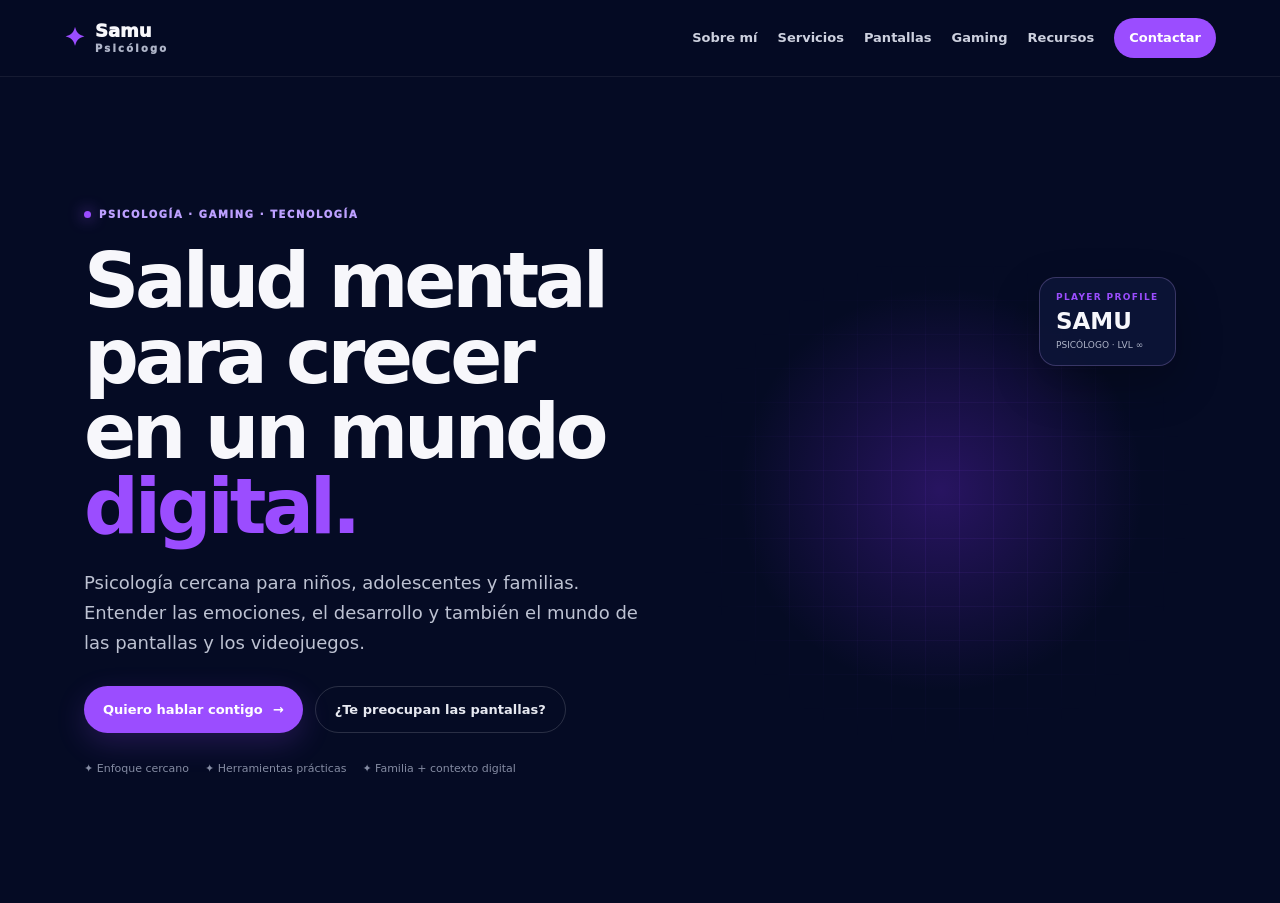
==== commit d78c444b: "chore: clean and format index.html; add script include for mobile menu" ====
--- a/index.html
+++ b/index.html
@@ -1,185 +1,92 @@
 <!doctype html>
 <html lang="es">
-<head>
-<meta charset="utf-8">
-<meta name="viewport" content="width=device-width, initial-scale=1">
-<meta name="description" content="Samu Psicólogo — psicología, infancia, adolescencia, gaming y tecnología.">
-<title>Samu Psicólogo · Salud mental + Gaming + Tecnología</title>
+  <head>
+    <meta charset="utf-8" />
+    <meta name="viewport" content="width=device-width, initial-scale=1" />
+    <meta
+      name="description"
+      content="Samu Psicólogo — psicología, infancia, adolescencia, gaming y tecnología."
+    />
+    <title>Samu Psicólogo · Salud mental + Gaming + Tecnología</title>
 
+    <link rel="stylesheet" href="styles.css" />
+  </head>
 
-<link rel="stylesheet" href="styles.css">
-</head>
-<body>
-<div class="progress"></div>
-<header class="header">
-  <a class="brand" href="#inicio"><span class="brand-mark">✦</span><span>Samu<span>Psicólogo</span></span></a>
-  <button class="menu" aria-label="Abrir navegación">☰</button>
-  <nav>
-    <a href="#sobre-mi">Sobre mí</a>
-    <a href="#servicios">Servicios</a>
-    <a href="#pantallas">Pantallas</a>
-    <a href="#gaming">Gaming</a>
-    <a href="#recursos">Recursos</a>
-    <a class="nav-cta" href="#contacto">Contactar</a>
-  </nav>
-</header>
+  <body>
+    <div class="progress" aria-hidden="true"></div>
 
-<main>
-<section id="inicio" class="hero">
-  <div class="hero-copy">
-    <div class="eyebrow"><span class="pulse-dot"></span> PSICOLOGÍA · GAMING · TECNOLOGÍA</div>
-    <h1>Salud mental para crecer en un mundo <em>digital.</em></h1>
-    <p>Psicología cercana para niños, adolescentes y familias. Entender las emociones, el desarrollo y también el mundo de las pantallas y los videojuegos.</p>
-    <div class="actions">
-      <a class="btn primary" href="#contacto">Quiero hablar contigo <b>→</b></a>
-      <a class="btn ghost" href="#pantallas">¿Te preocupan las pantallas?</a>
-    </div>
-    <div class="trust"><span>✦ Enfoque cercano</span><span>✦ Herramientas prácticas</span><span>✦ Familia + contexto digital</span></div>
-  </div>
-  <div class="hero-visual">
-    <div class="grid"></div><div class="orb"></div>
-    <div class="level-card top"><small>PLAYER PROFILE</small><strong>SAMU</strong><span>PSICÓLOGO · LVL ∞</span></div>
-    <img src="[data-uri]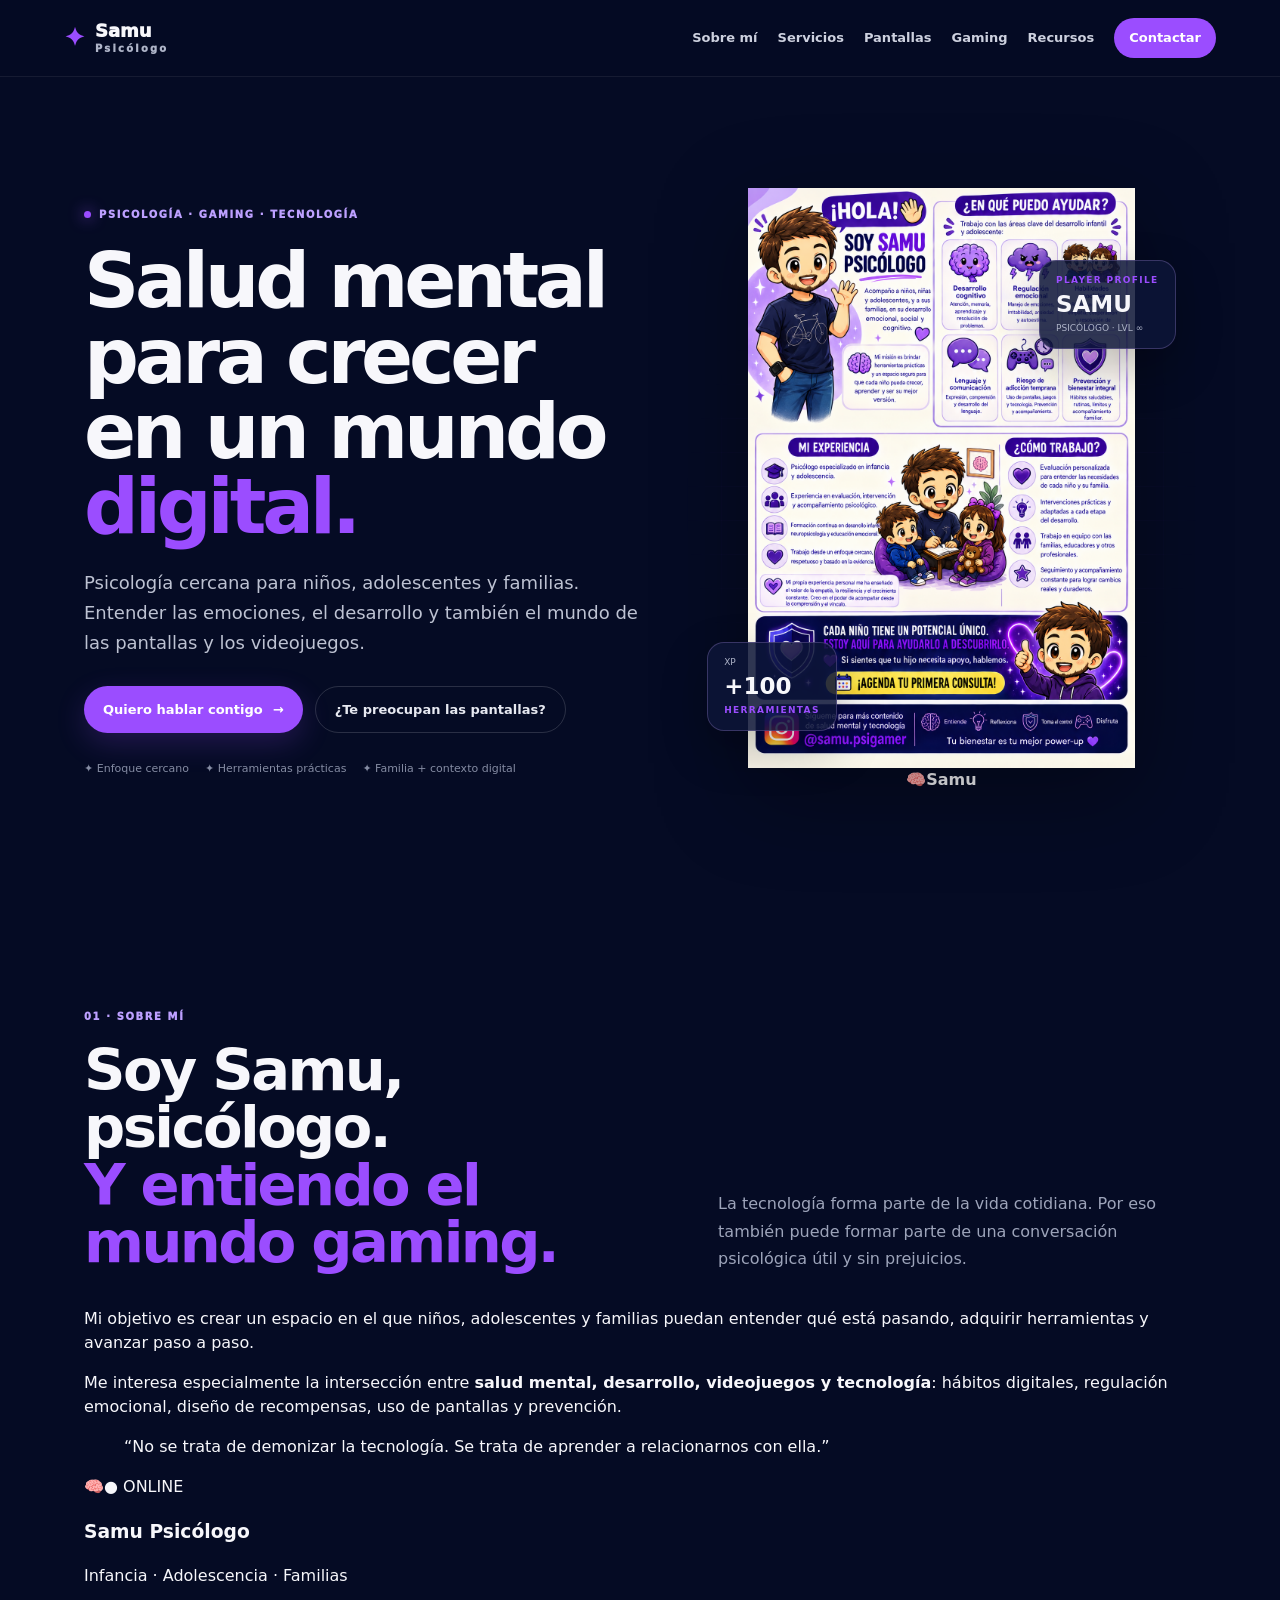
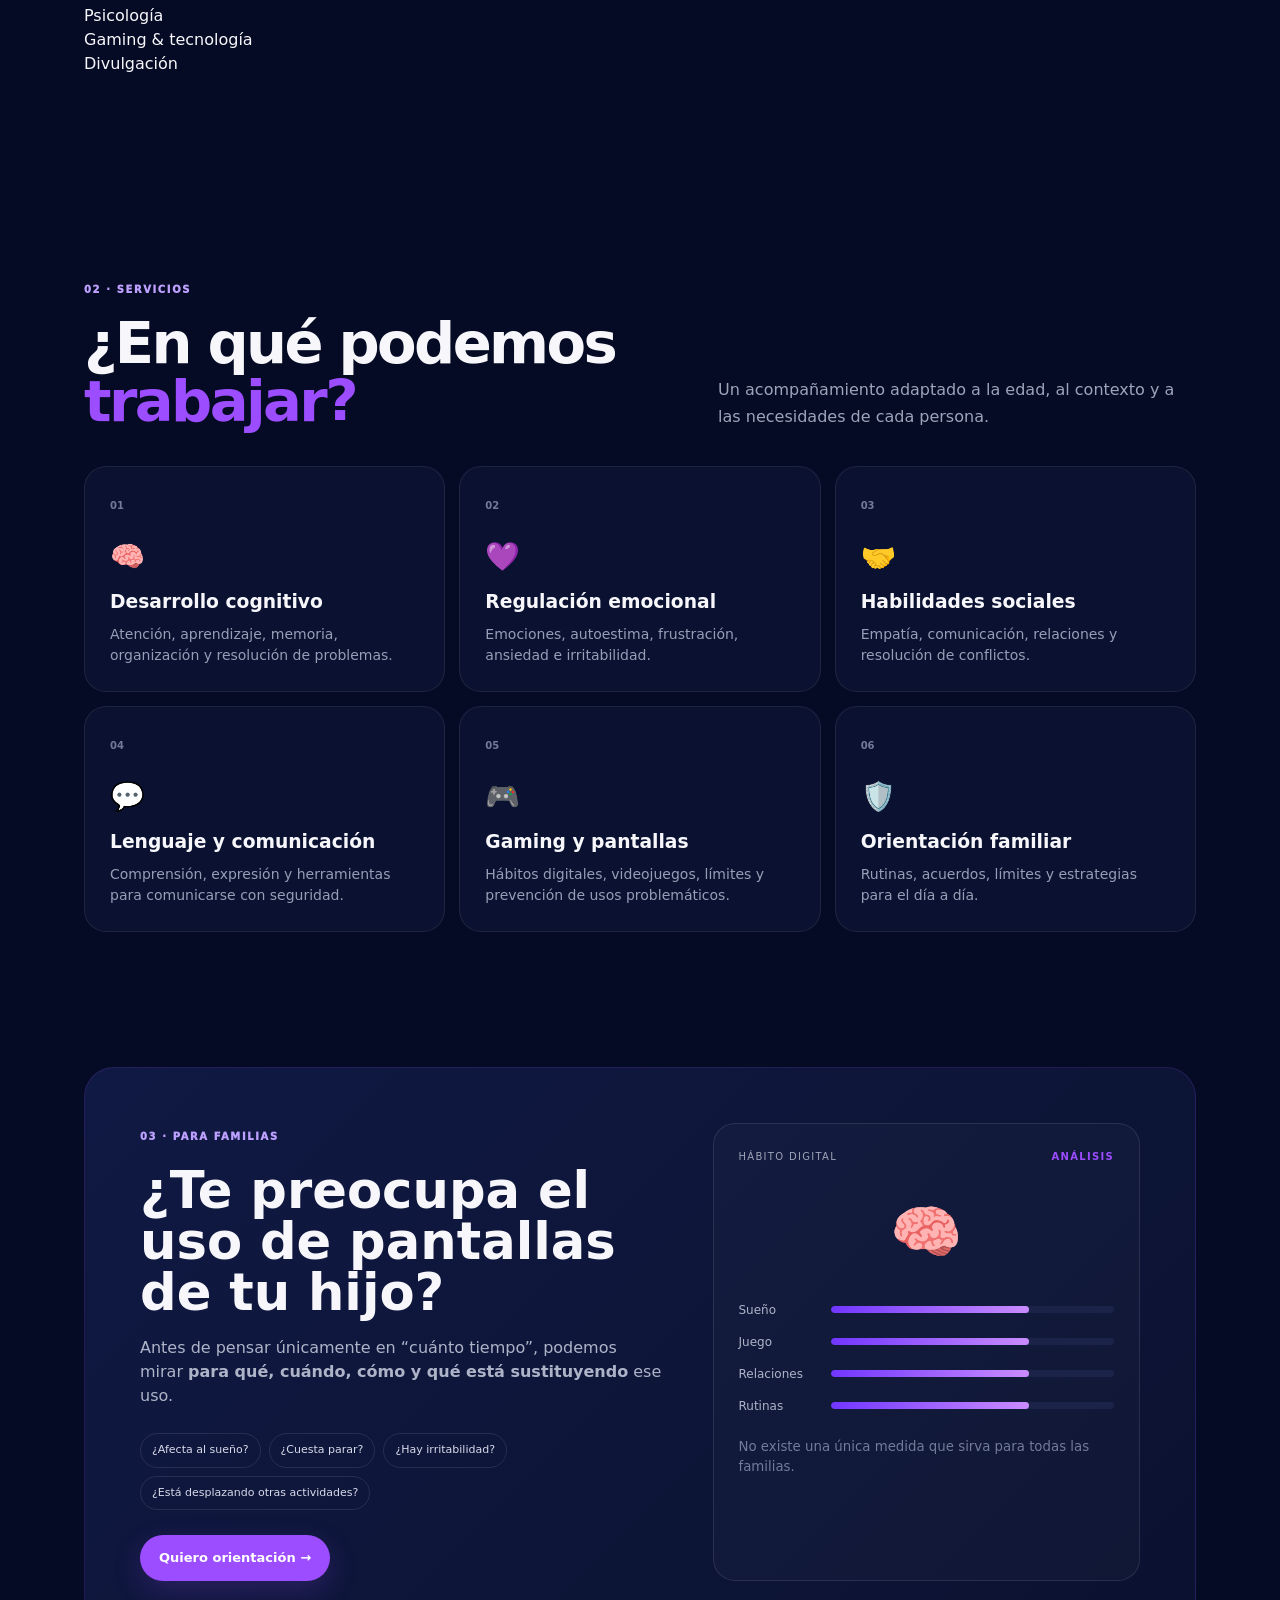
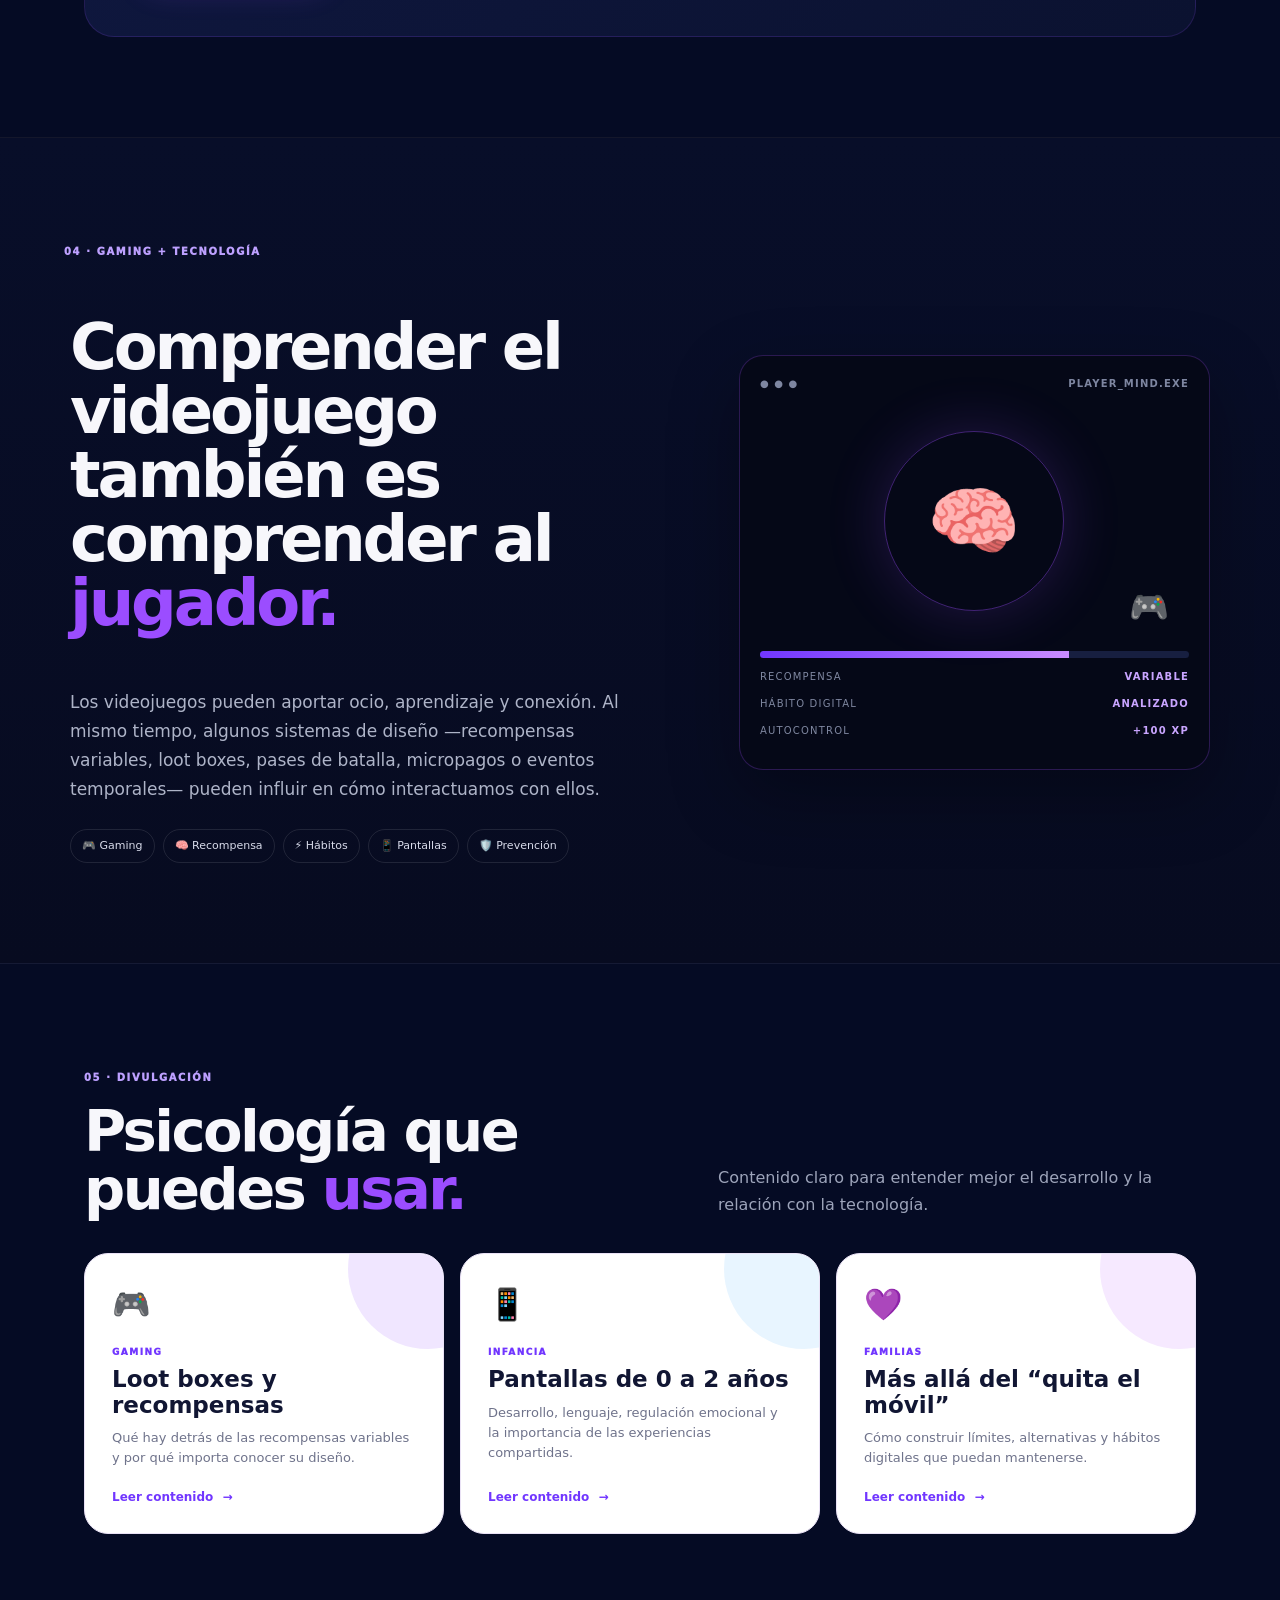
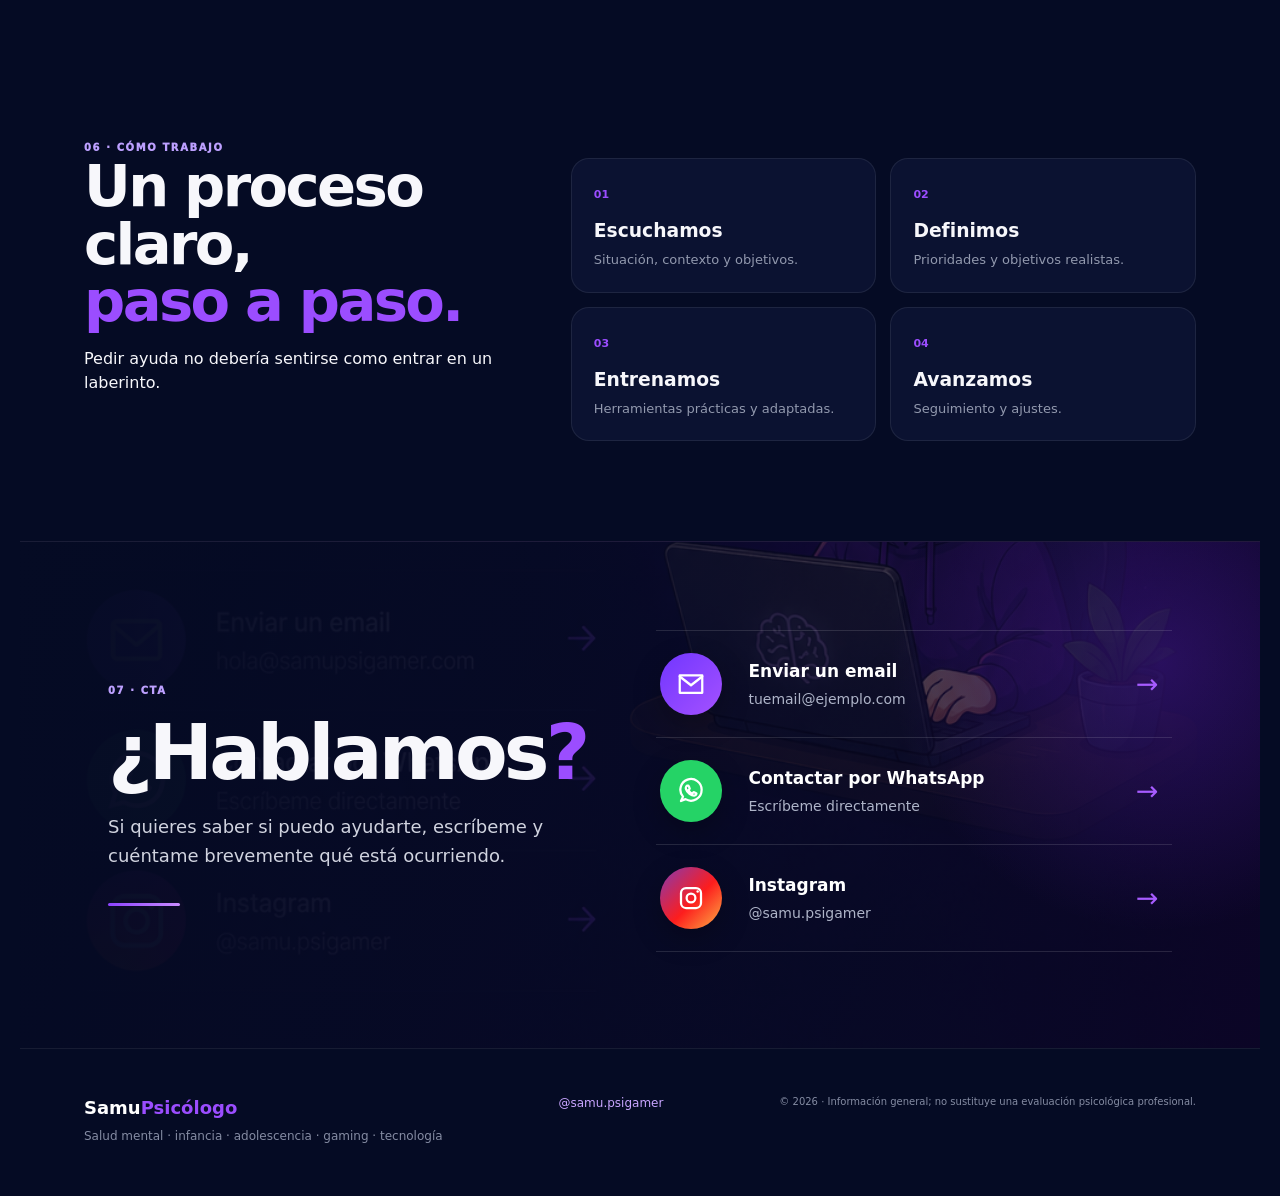
==== commit 30f17d9e: "Add files via upload" ====
--- a/index.html
+++ b/index.html
@@ -1,92 +1,182 @@
 <!doctype html>
 <html lang="es">
-  <head>
-    <meta charset="utf-8" />
-    <meta name="viewport" content="width=device-width, initial-scale=1" />
-    <meta
-      name="description"
-      content="Samu Psicólogo — psicología, infancia, adolescencia, gaming y tecnología."
-    />
-    <title>Samu Psicólogo · Salud mental + Gaming + Tecnología</title>
+<head>
+<meta charset="utf-8">
+<meta name="viewport" content="width=device-width, initial-scale=1">
+<meta name="description" content="Samu Psicólogo — psicología, infancia, adolescencia, gaming y tecnología.">
+<title>Samu Psicólogo · Salud mental + Gaming + Tecnología</title>
 
-    <link rel="stylesheet" href="styles.css" />
-  </head>
 
-  <body>
-    <div class="progress" aria-hidden="true"></div>
+<link rel="stylesheet" href="styles.css">
+</head>
+<body>
+<div class="progress"></div>
+<header class="header">
+  <a class="brand" href="#inicio"><span class="brand-mark">✦</span><span>Samu<span>Psicólogo</span></span></a>
+  <button class="menu" aria-label="Abrir navegación">☰</button>
+  <nav>
+    <a href="#sobre-mi">Sobre mí</a>
+    <a href="#servicios">Servicios</a>
+    <a href="#pantallas">Pantallas</a>
+    <a href="#gaming">Gaming</a>
+    <a href="#recursos">Recursos</a>
+    <a class="nav-cta" href="#contacto">Contactar</a>
+  </nav>
+</header>
 
-    <header class="header">
-      <a class="brand" href="#inicio">
-        <span class="brand-mark">✦</span>
-        <span class="brand-name">Samu<span>Psicólogo</span></span>
+<main>
+<section id="inicio" class="hero">
+  <div class="hero-copy">
+    <div class="eyebrow"><span class="pulse-dot"></span> PSICOLOGÍA · GAMING · TECNOLOGÍA</div>
+    <h1>Salud mental para crecer en un mundo <em>digital.</em></h1>
+    <p>Psicología cercana para niños, adolescentes y familias. Entender las emociones, el desarrollo y también el mundo de las pantallas y los videojuegos.</p>
+    <div class="actions">
+      <a class="btn primary" href="#contacto">Quiero hablar contigo <b>→</b></a>
+      <a class="btn ghost" href="#pantallas">¿Te preocupan las pantallas?</a>
+    </div>
+    <div class="trust"><span>✦ Enfoque cercano</span><span>✦ Herramientas prácticas</span><span>✦ Familia + contexto digital</span></div>
+  </div>
+  <div class="hero-visual">
+    <div class="grid"></div><div class="orb"></div>
+    <div class="level-card top"><small>PLAYER PROFILE</small><strong>SAMU</strong><span>PSICÓLOGO · LVL ∞</span></div>
+    <img src="[data-uri]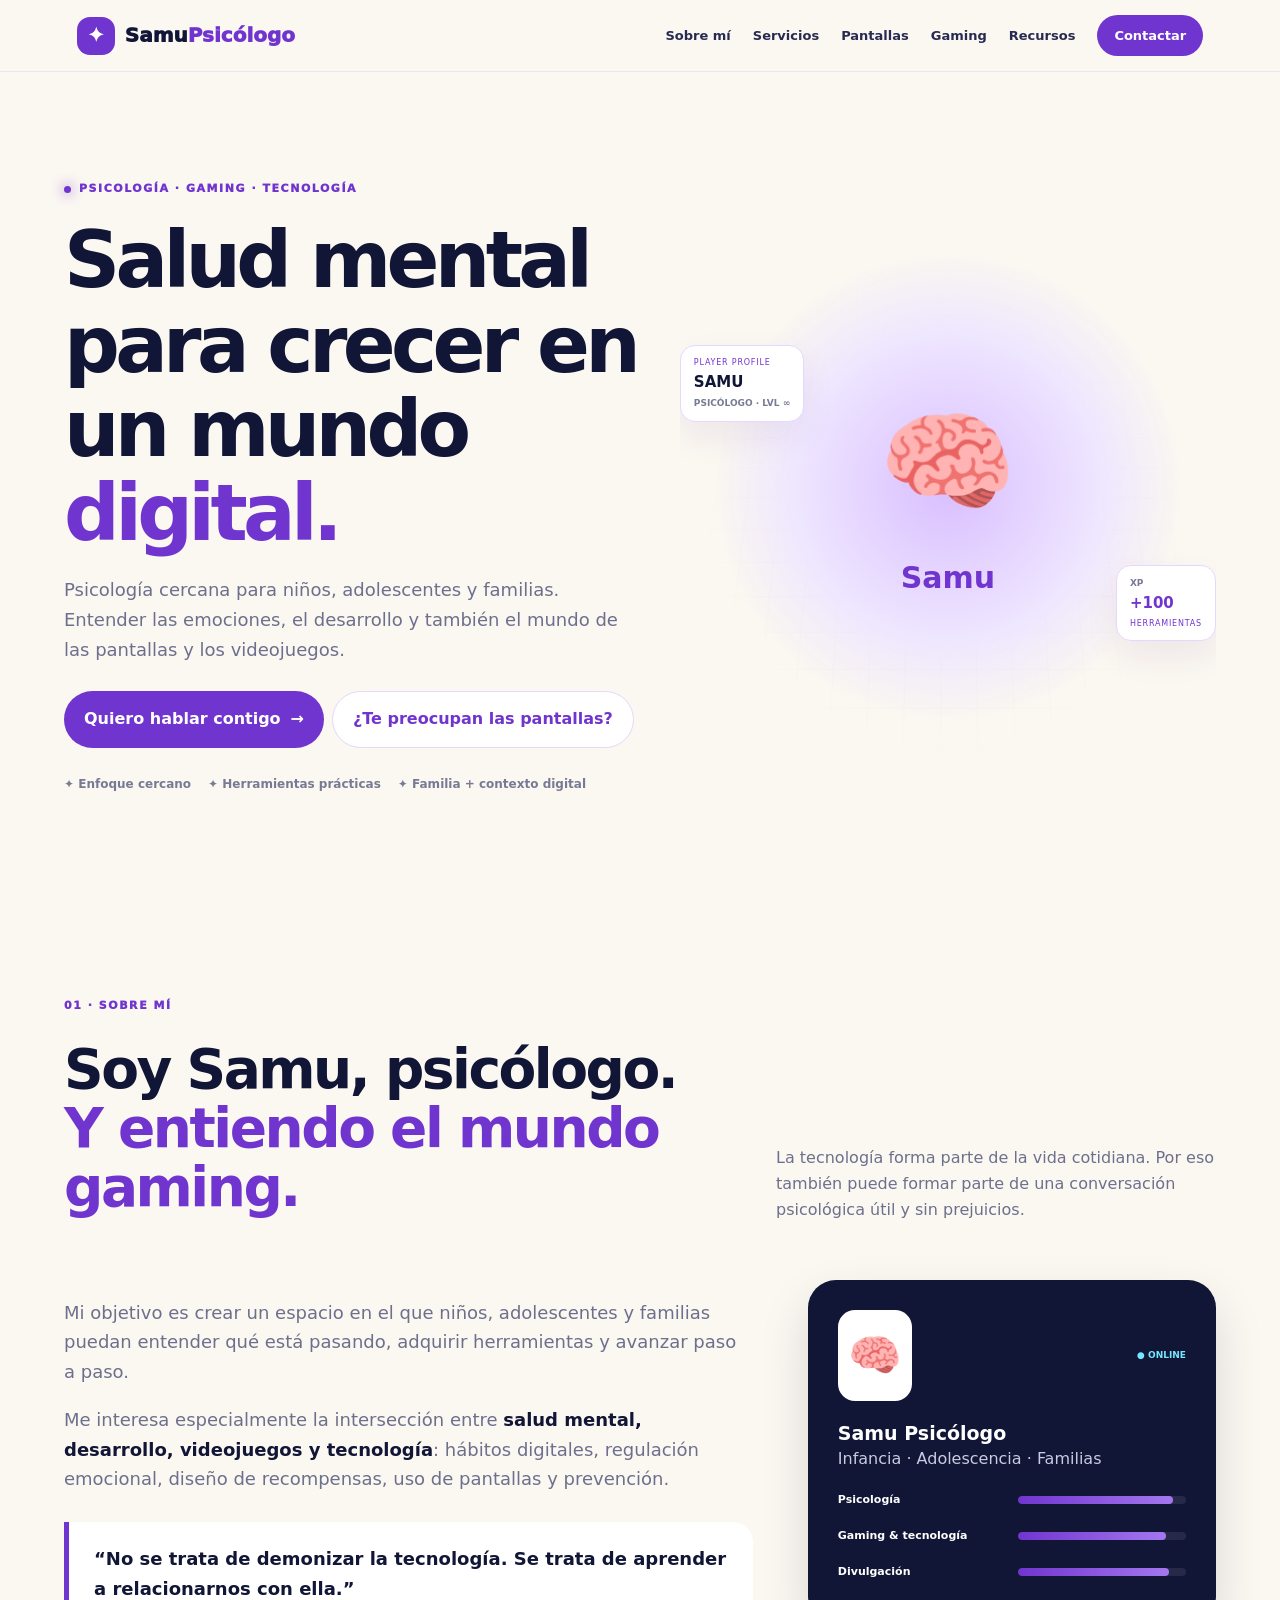
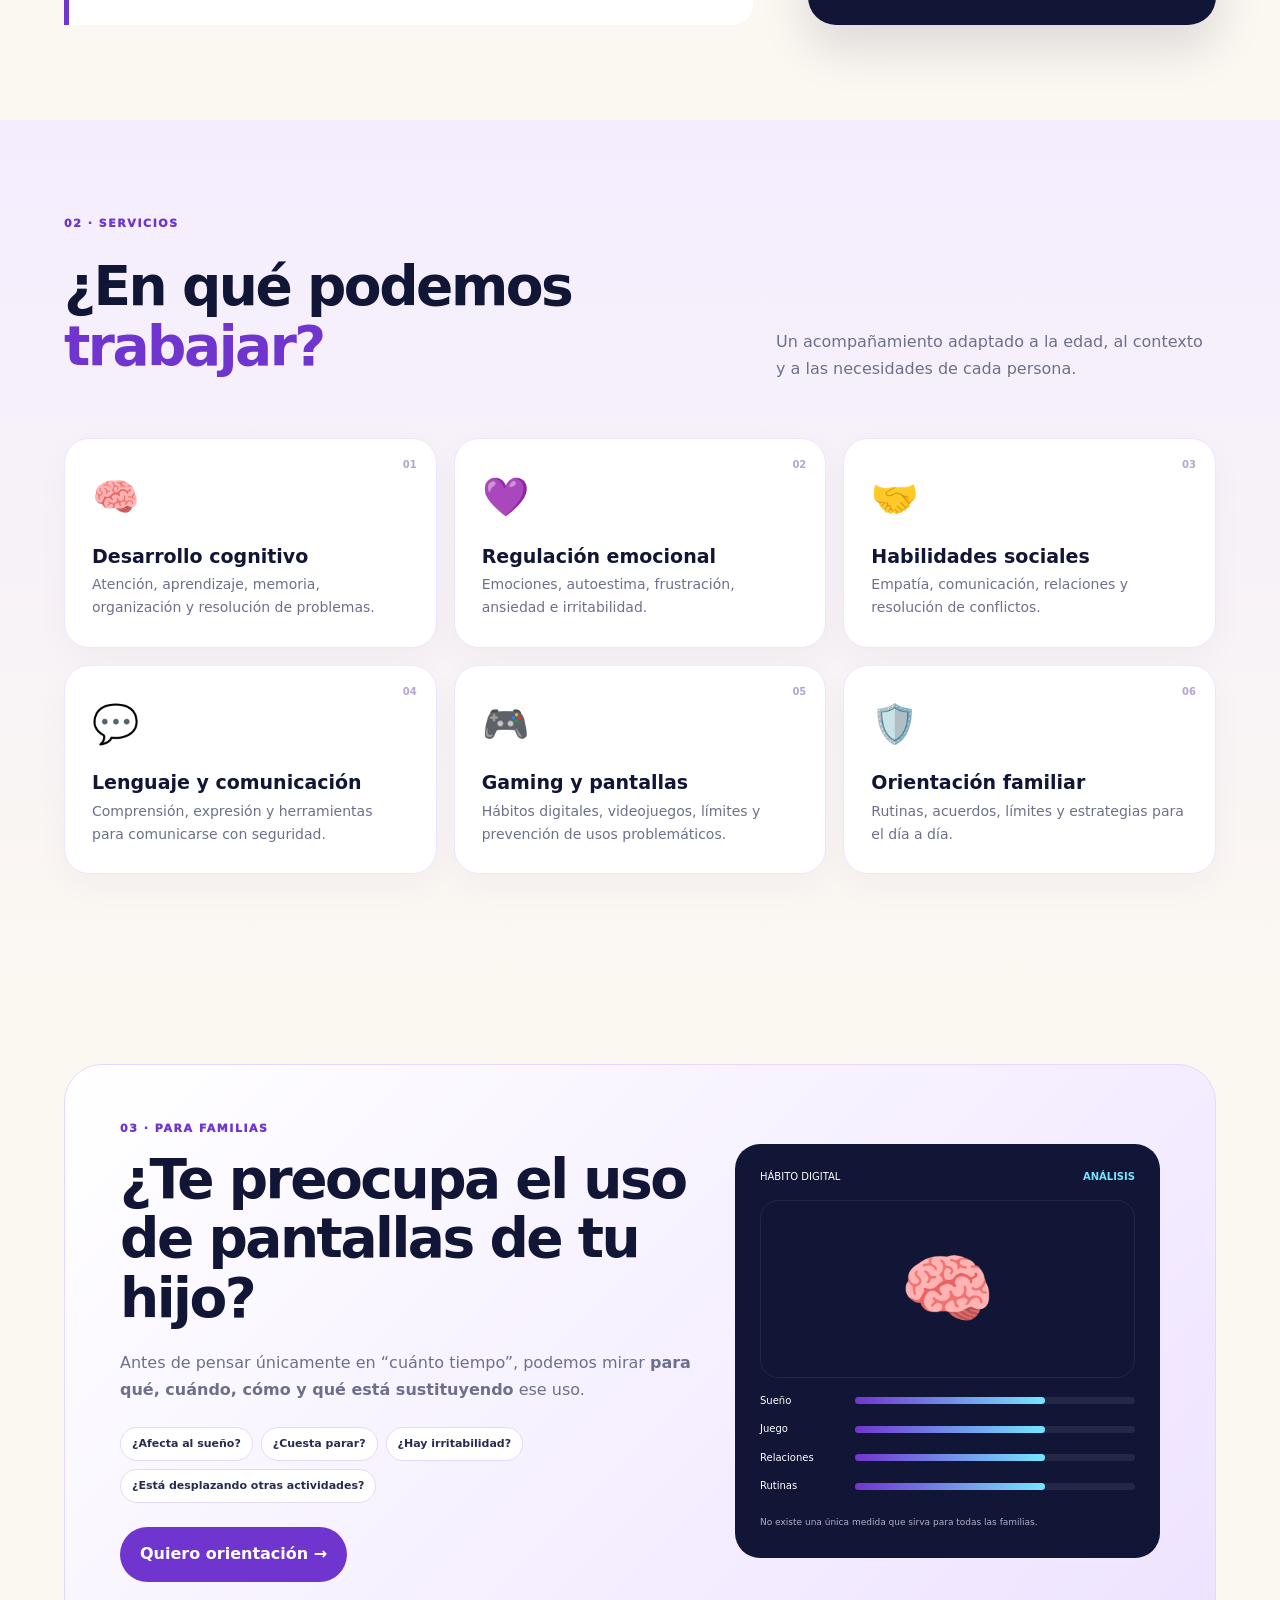
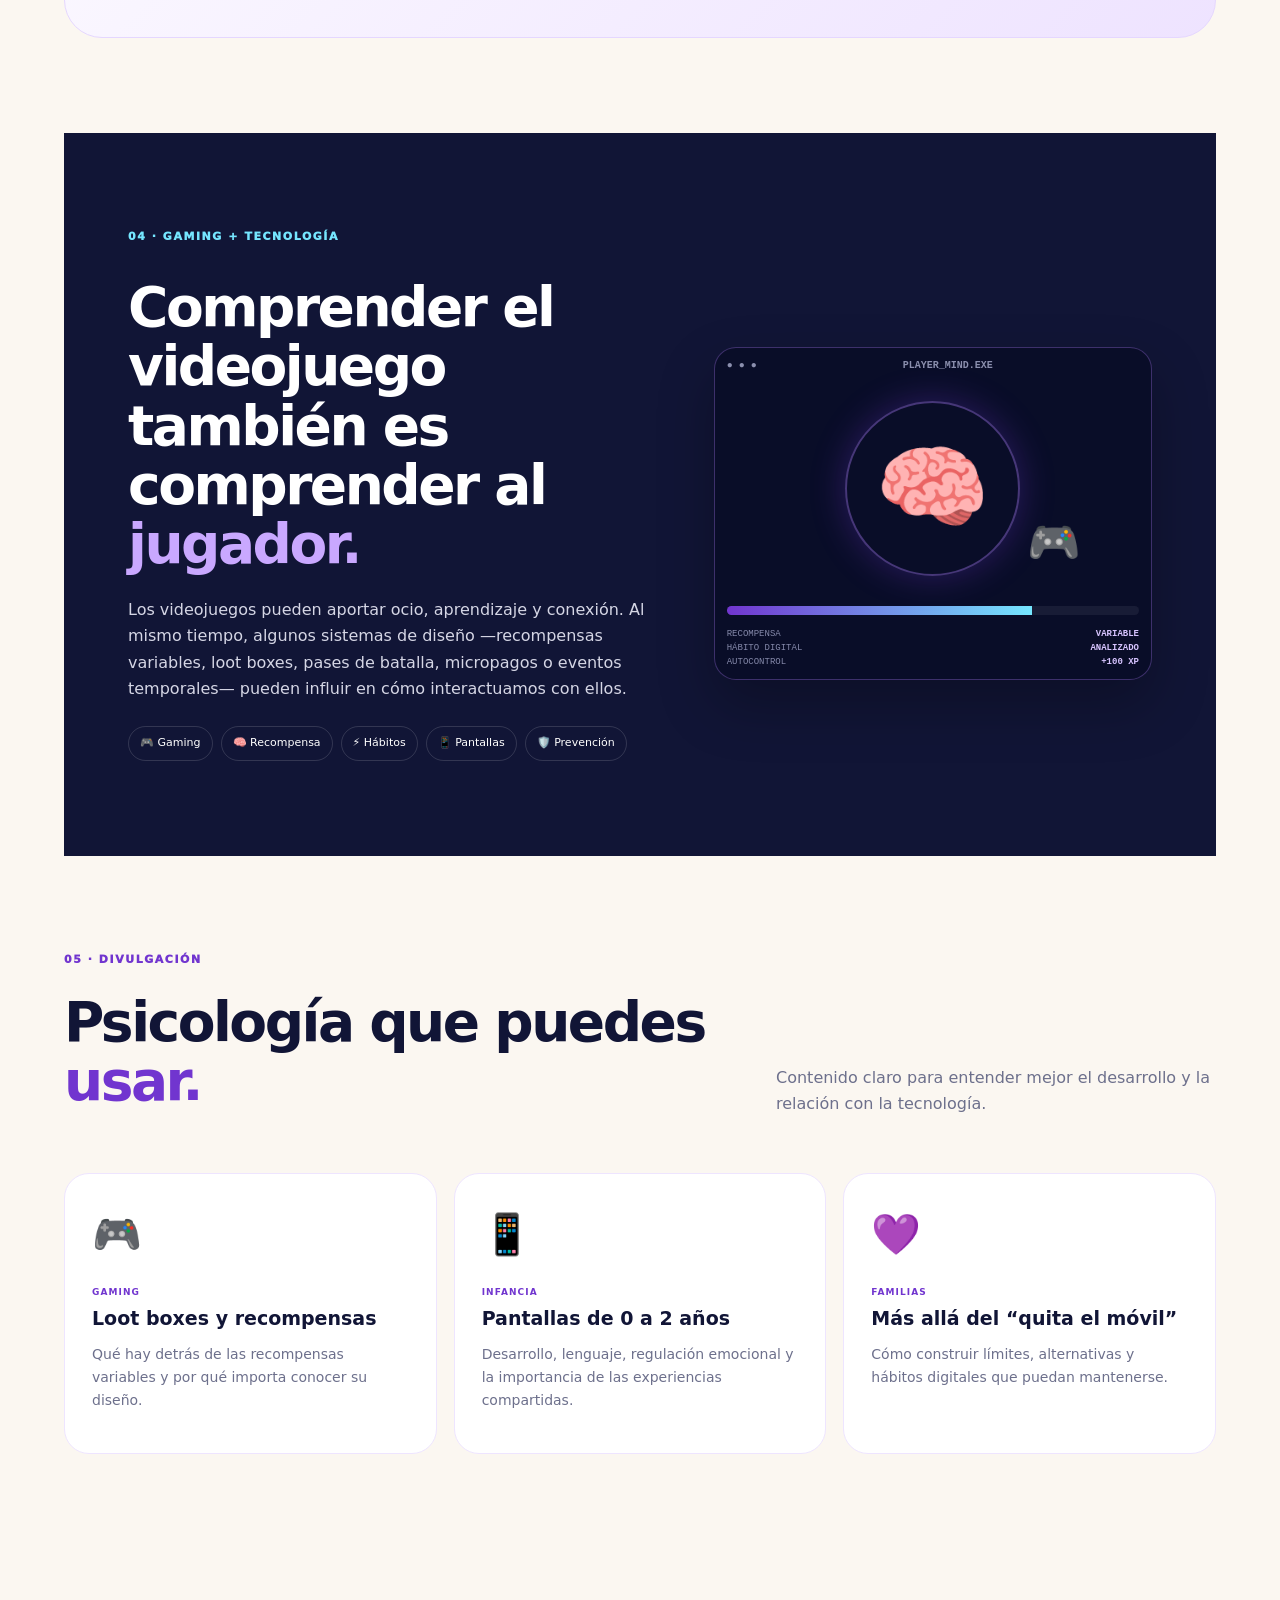
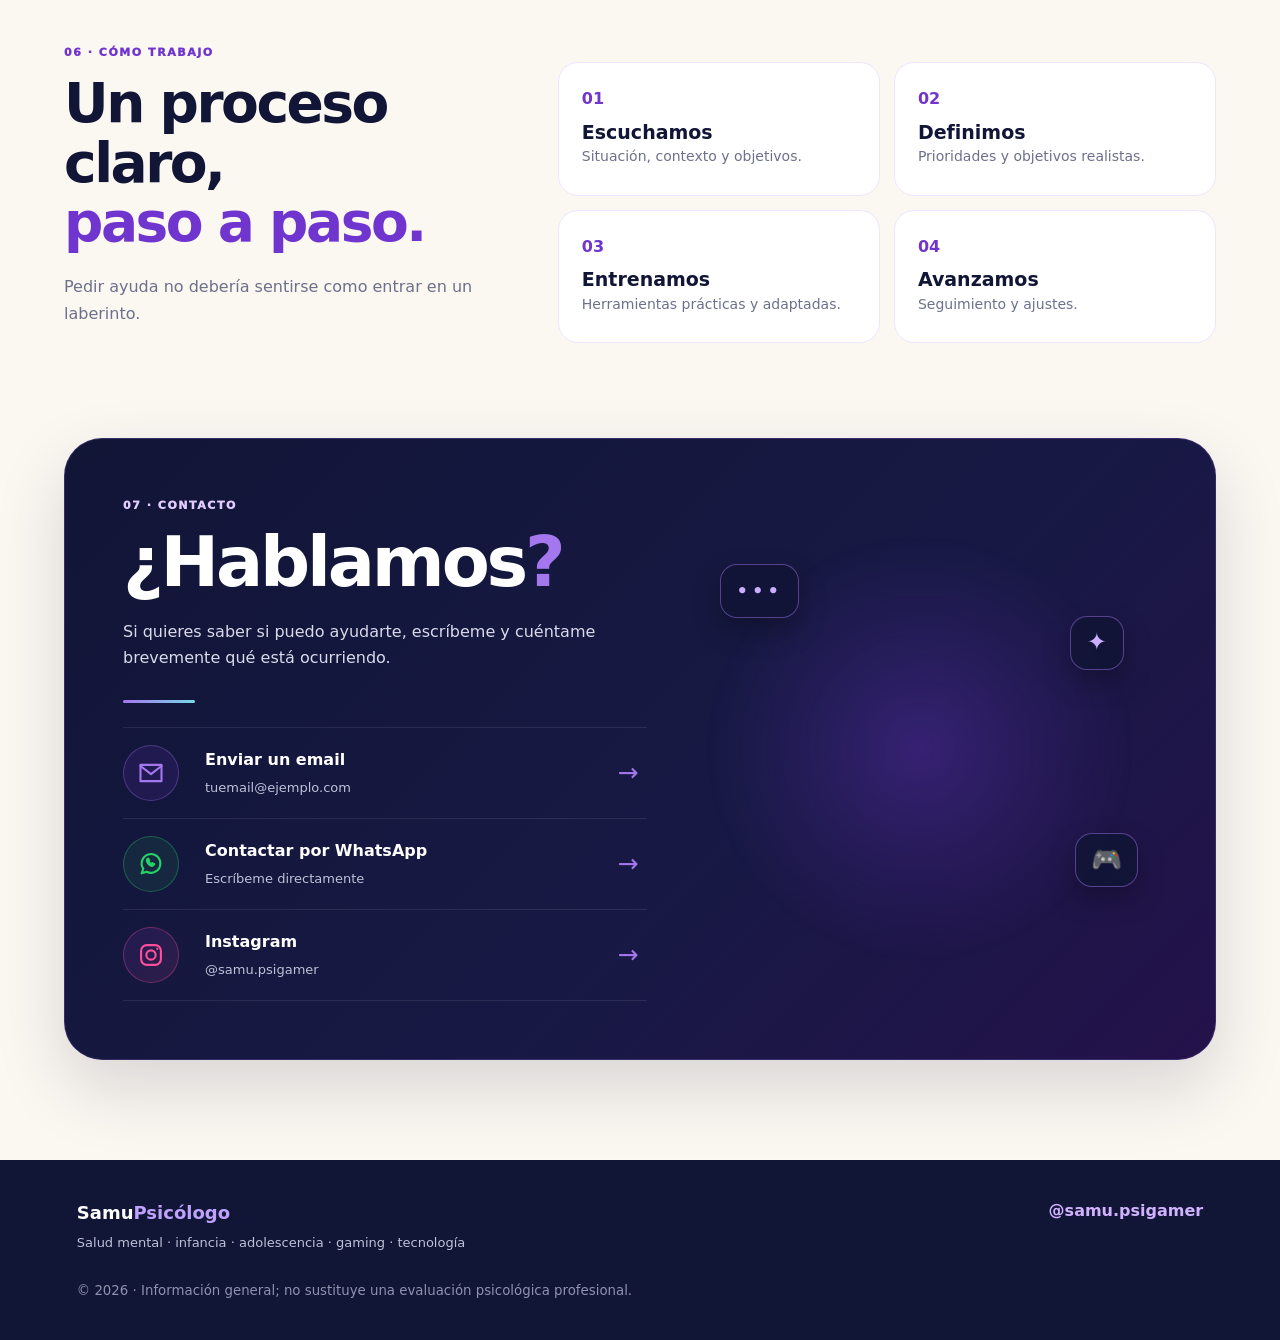
==== commit a0ca41d0: "Add files via upload" ====
--- a/index.html
+++ b/index.html
@@ -5,8 +5,6 @@
 <meta name="viewport" content="width=device-width, initial-scale=1">
 <meta name="description" content="Samu Psicólogo — psicología, infancia, adolescencia, gaming y tecnología.">
 <title>Samu Psicólogo · Salud mental + Gaming + Tecnología</title>
-
-
 <link rel="stylesheet" href="styles.css">
 </head>
 <body>
@@ -39,10 +37,9 @@
   <div class="hero-visual">
     <div class="grid"></div><div class="orb"></div>
     <div class="level-card top"><small>PLAYER PROFILE</small><strong>SAMU</strong><span>PSICÓLOGO · LVL ∞</span></div>
-    <img src="[data-uri]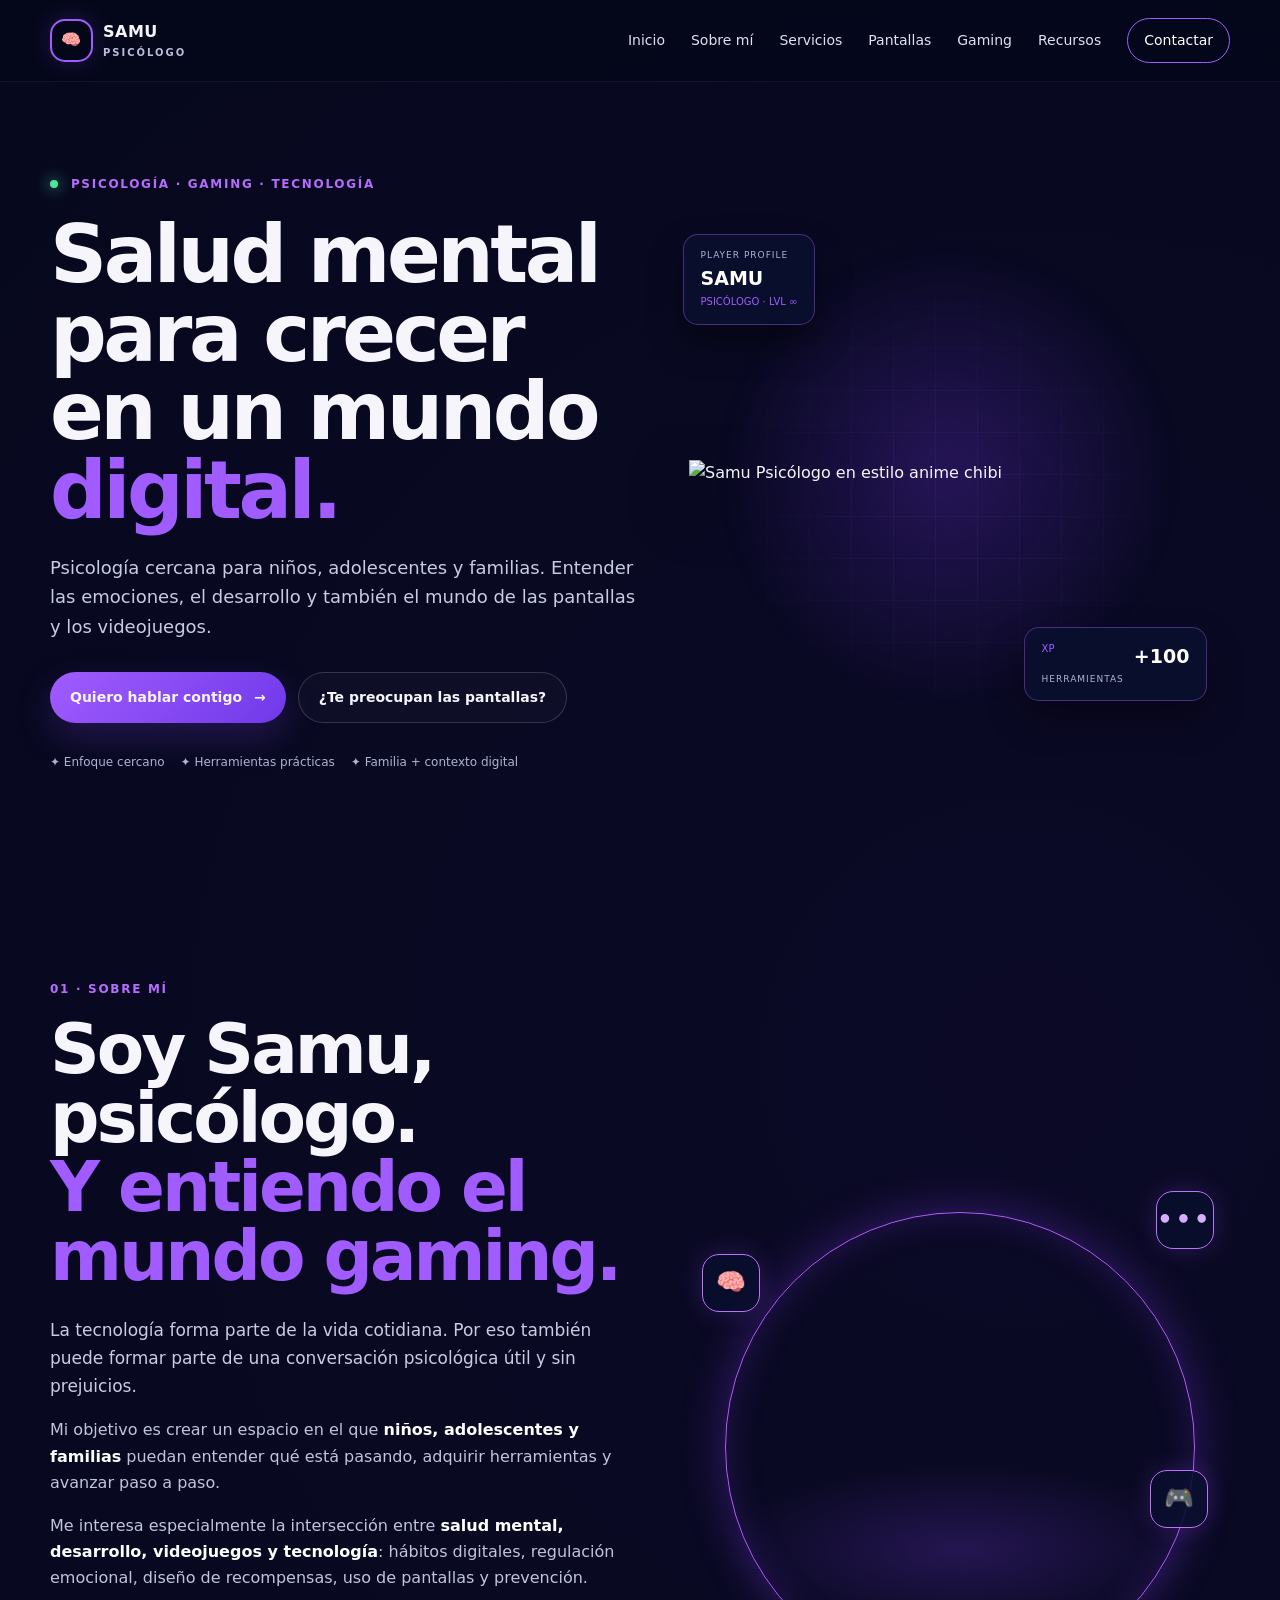
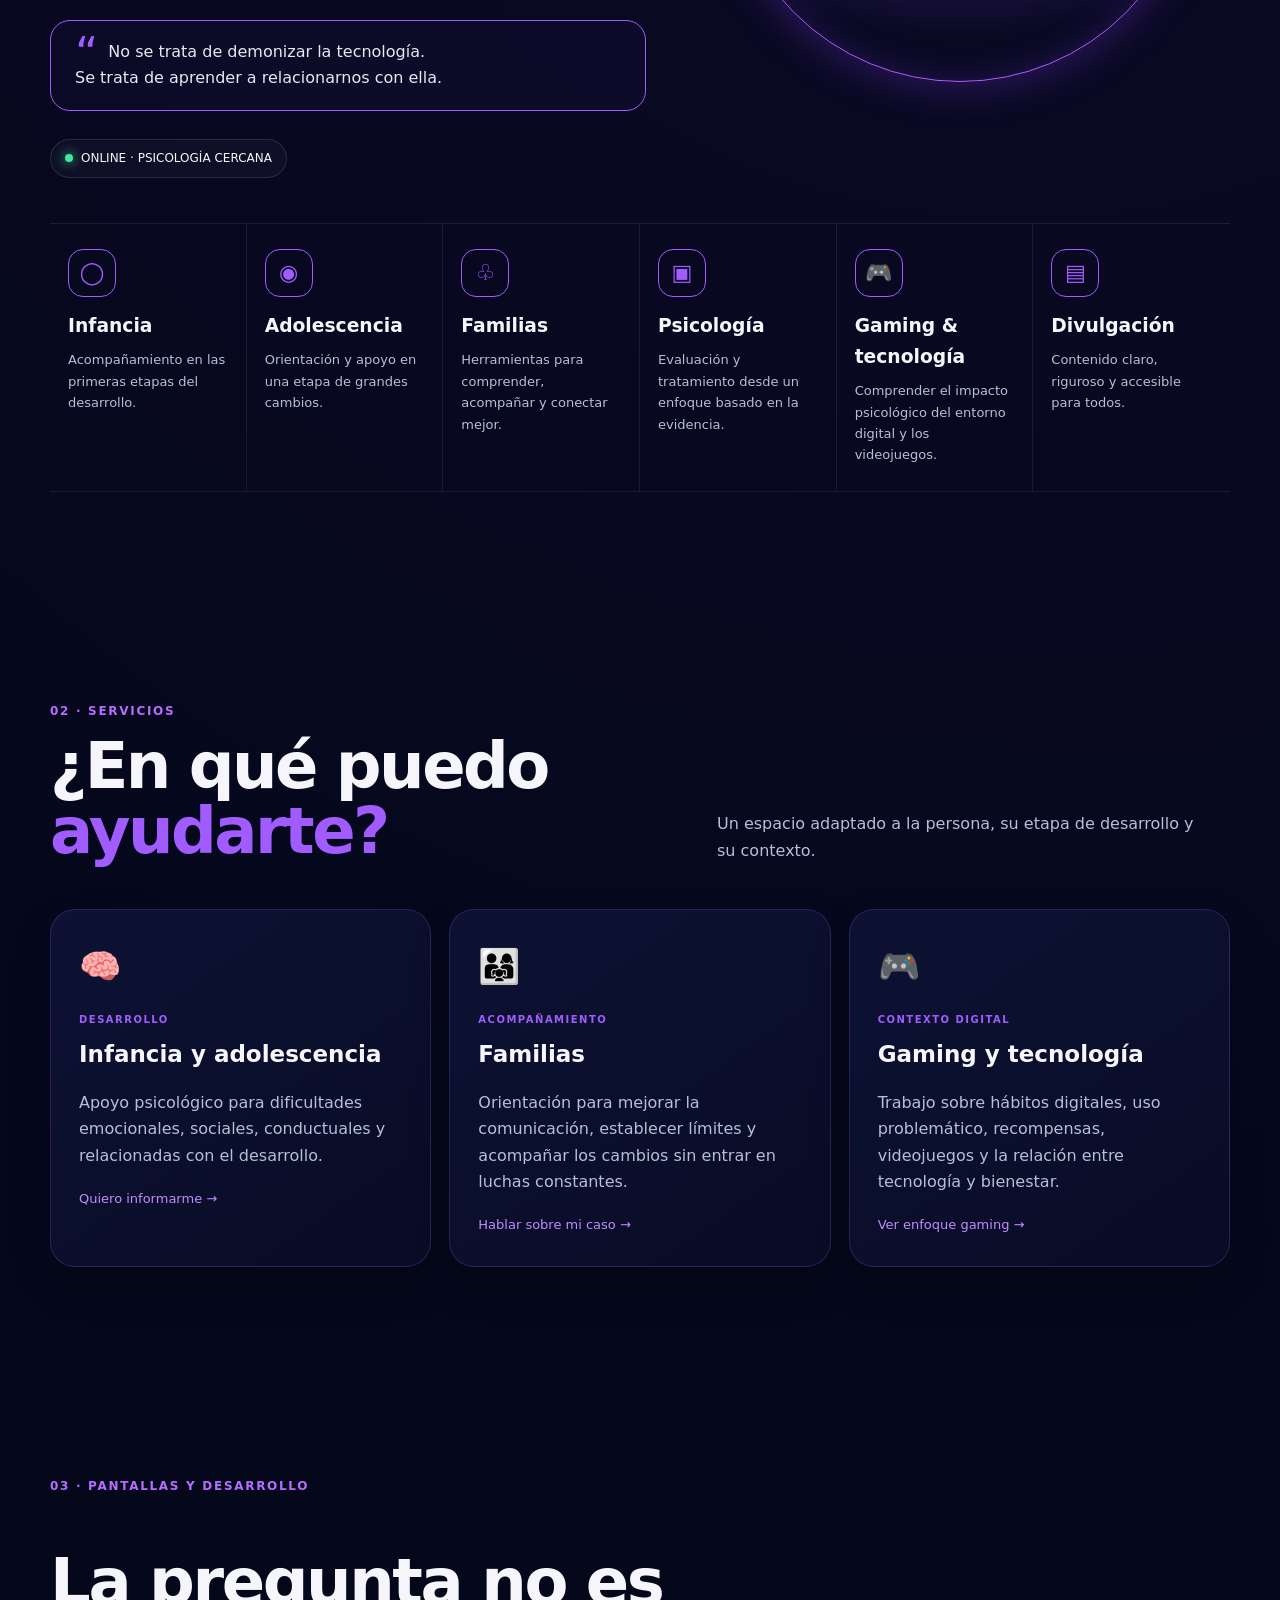
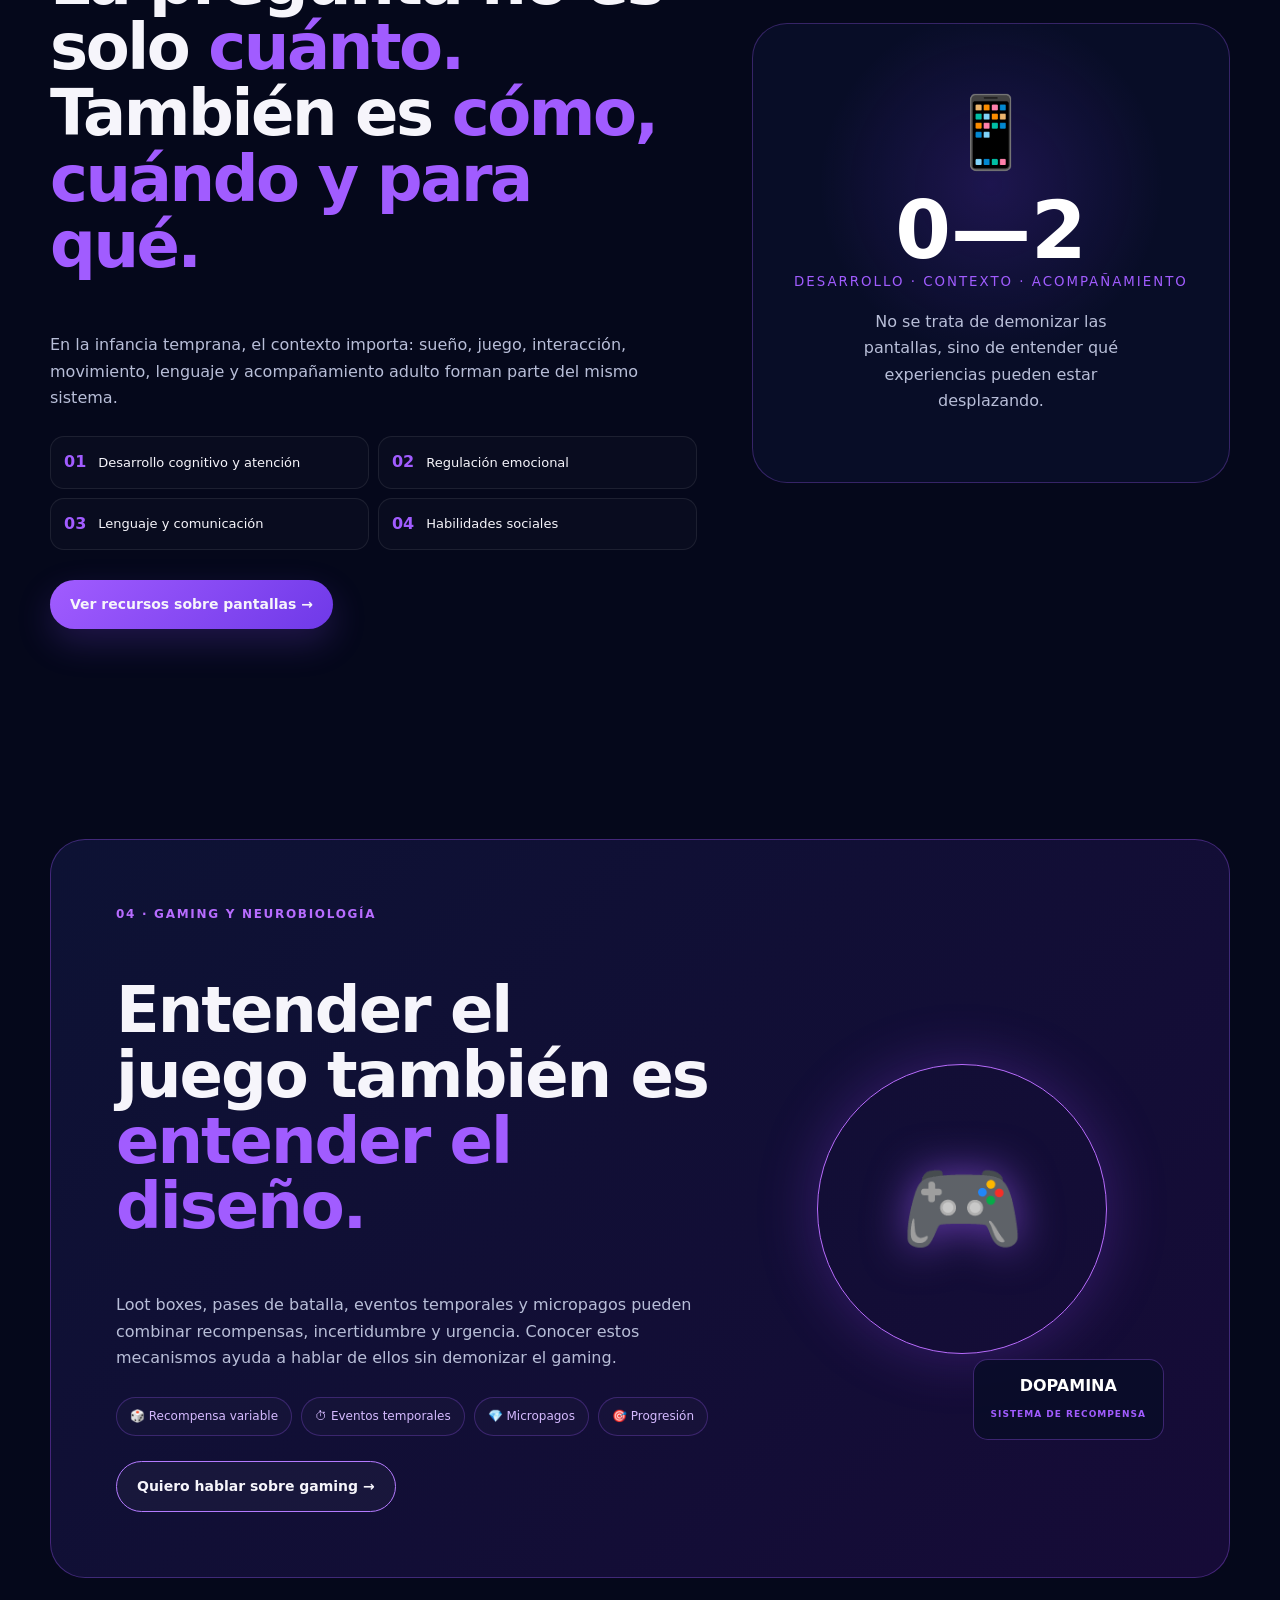
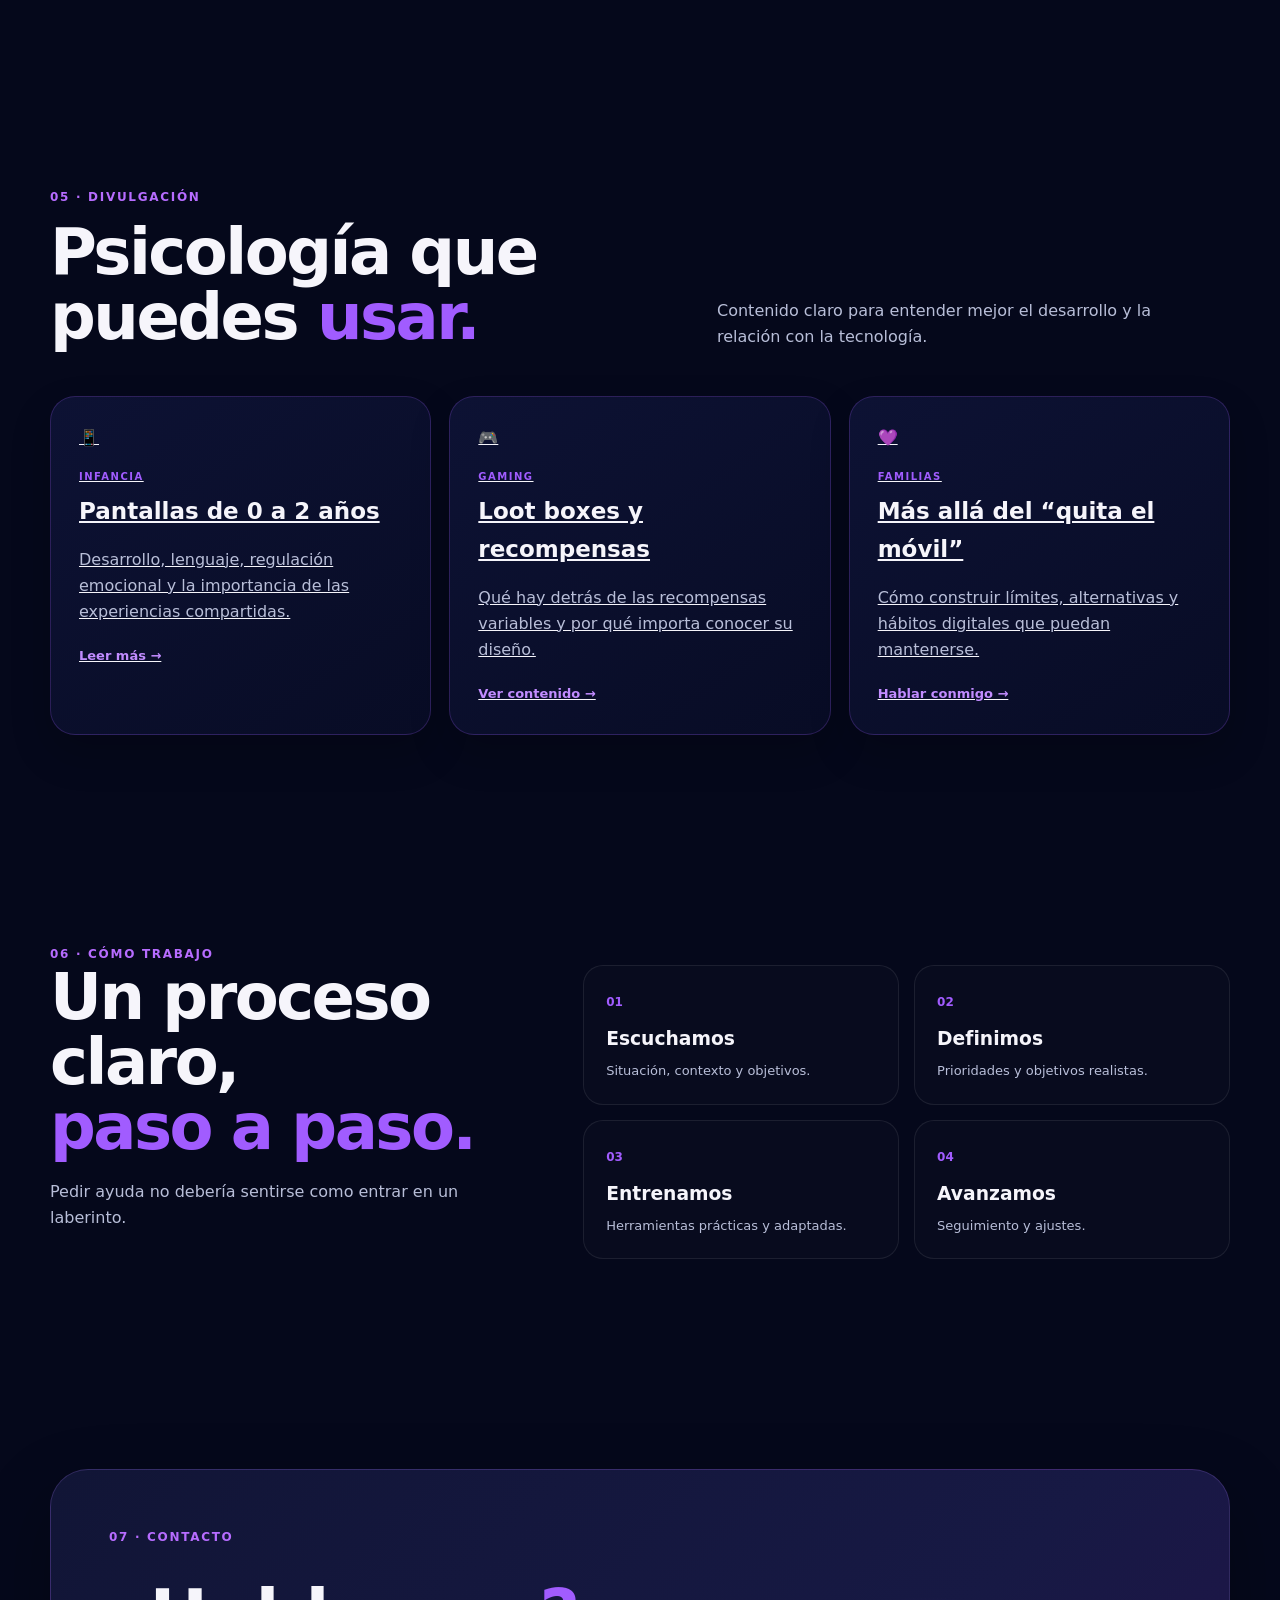
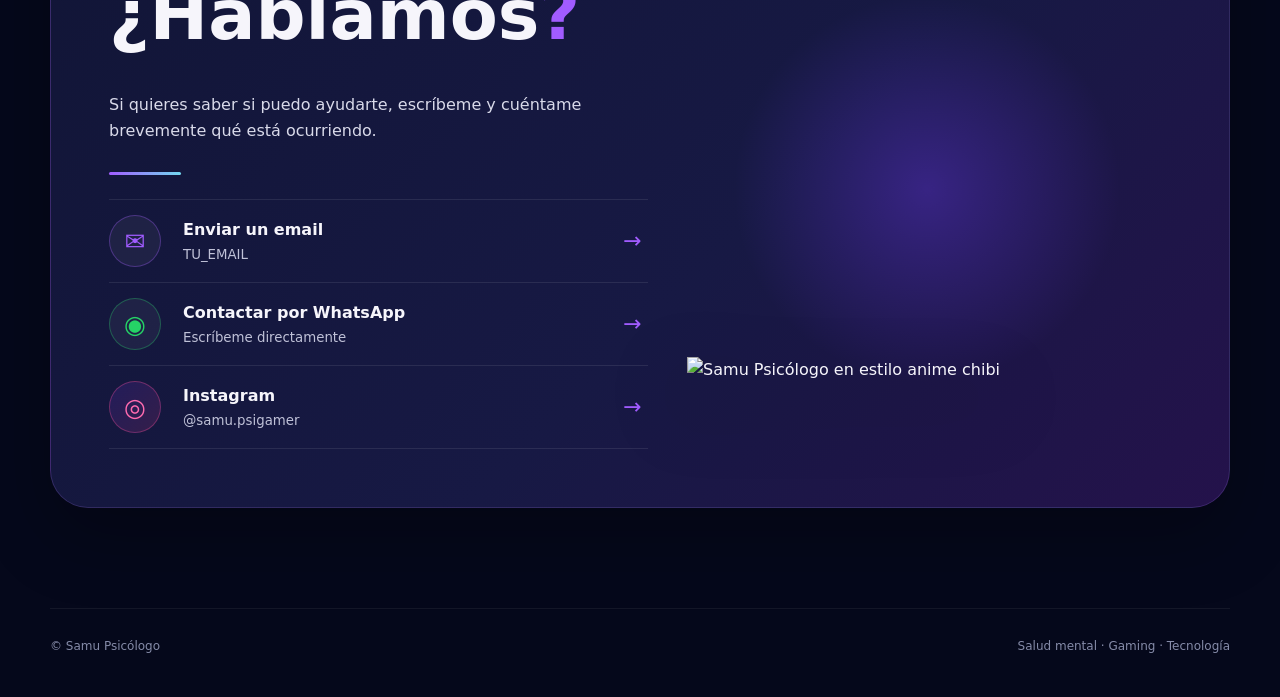
